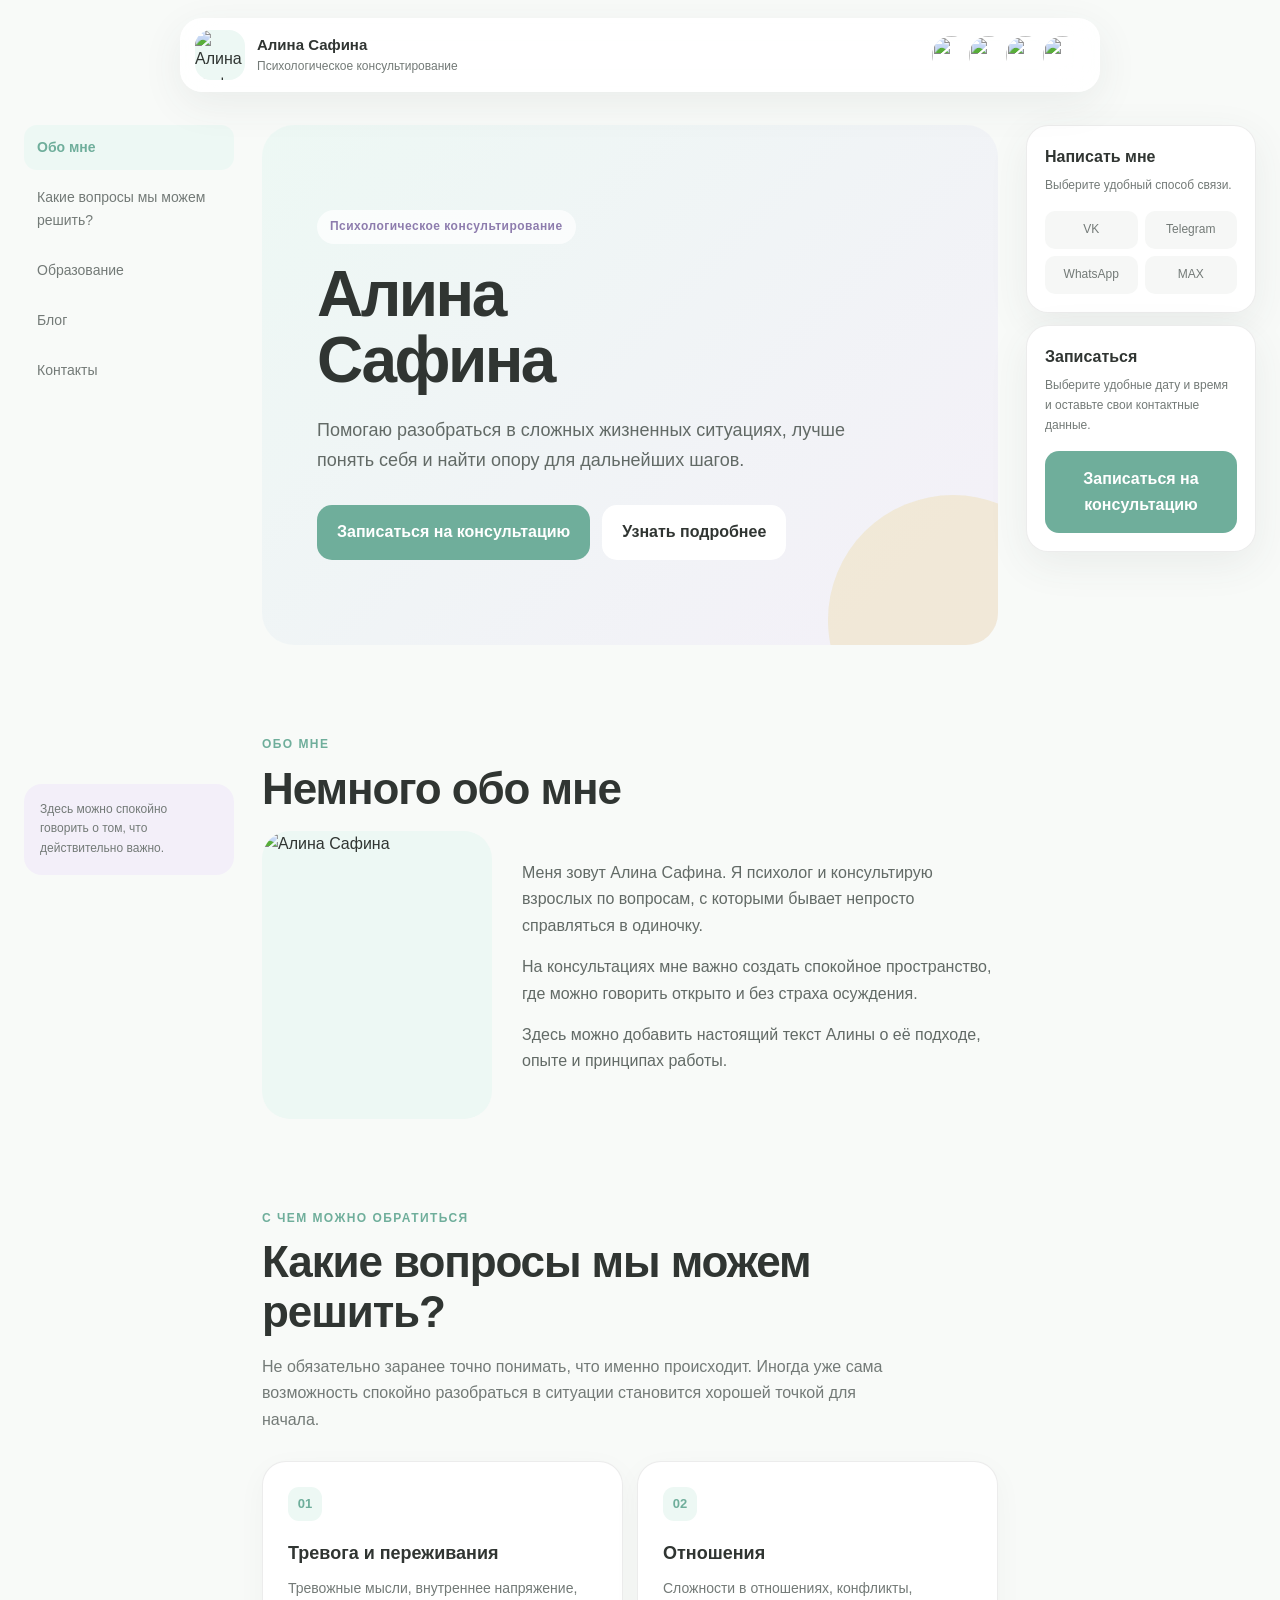
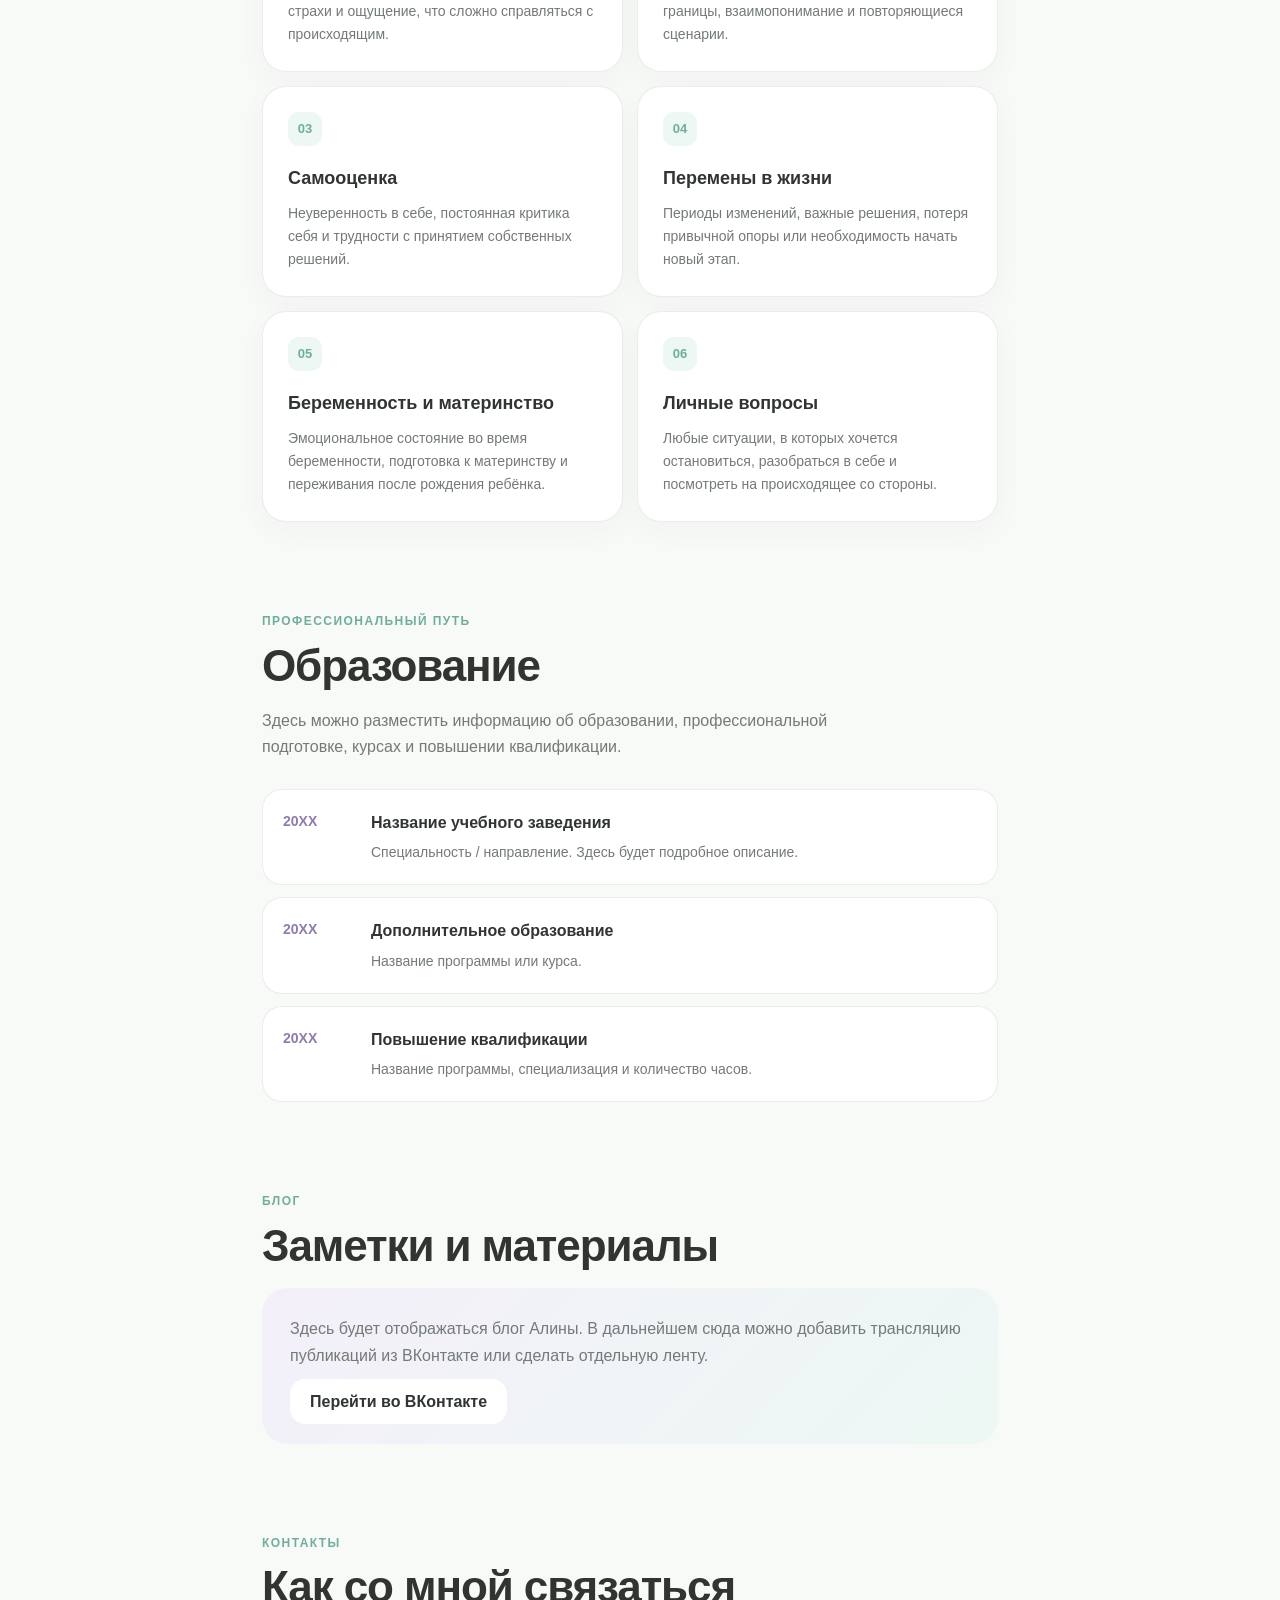
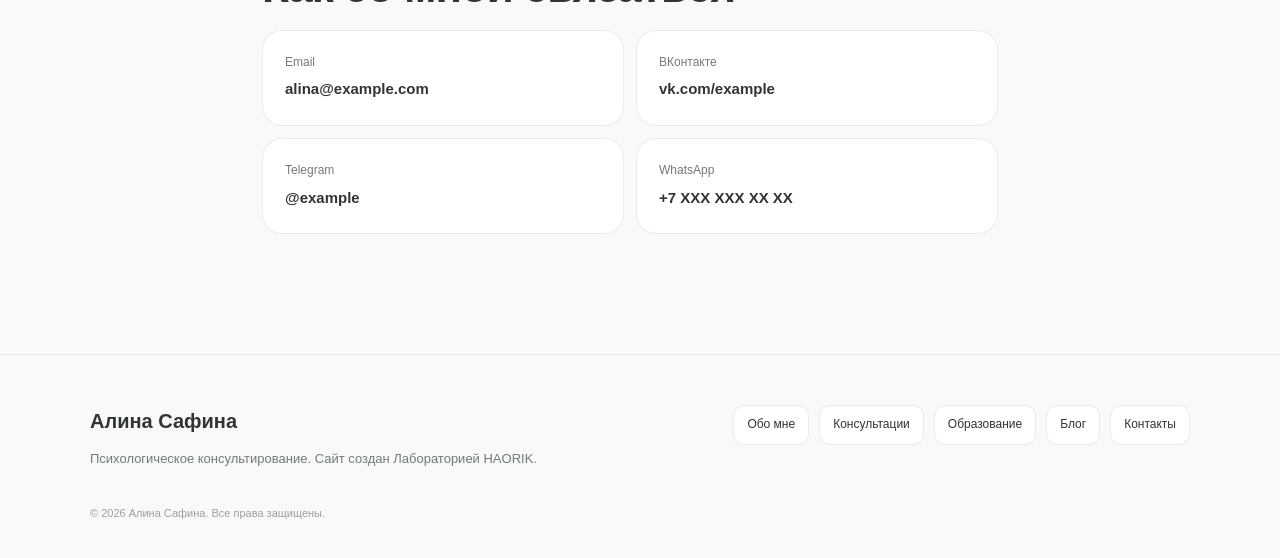
==== index.html @ bad80887 "Create index.html" ====
<!DOCTYPE html>
<html lang="ru">
<head>
    <meta charset="UTF-8">
    <meta name="viewport" content="width=device-width, initial-scale=1.0">

    <title>Алина Сафина — психолог</title>
    <meta
        name="description"
        content="Сайт Алины Сафиной — психологическое консультирование."
    >

    <style>
        /* =========================================================
           ОСНОВНЫЕ НАСТРОЙКИ
        ========================================================= */

        :root {
            --mint: #b8ddd0;
            --mint-dark: #6fae9b;
            --mint-light: #edf8f4;

            --lilac: #c9bee0;
            --lilac-dark: #8d7cad;
            --lilac-light: #f3eff9;

            --yellow: #ead89b;

            --text: #303532;
            --muted: #737a77;

            --white: #ffffff;
            --background: #f8faf8;

            --border: rgba(48, 53, 50, 0.09);

            --shadow:
                0 12px 40px rgba(66, 82, 76, 0.08);

            --radius: 24px;
        }


        * {
            box-sizing: border-box;
            margin: 0;
            padding: 0;
        }


        html {
            scroll-behavior: smooth;
            scroll-padding-top: 110px;
        }


        body {
            font-family:
                -apple-system,
                BlinkMacSystemFont,
                "Segoe UI",
                Arial,
                sans-serif;

            color: var(--text);
            background: var(--background);
            line-height: 1.65;
        }


        a {
            color: inherit;
            text-decoration: none;
        }


        button,
        input,
        textarea {
            font: inherit;
        }


        button {
            cursor: pointer;
        }


        /* =========================================================
           ВЕРХНЯЯ ШАПКА
        ========================================================= */

        .top-header {
            position: fixed;
            top: 18px;
            left: 50%;
            transform: translateX(-50%);

            width: min(920px, calc(100% - 32px));

            height: 74px;

            display: flex;
            align-items: center;
            justify-content: space-between;

            padding: 10px 14px;

            background: rgba(255,255,255,0.88);
            backdrop-filter: blur(20px);
            -webkit-backdrop-filter: blur(20px);

            border: 1px solid rgba(255,255,255,0.8);

            border-radius: 22px;

            box-shadow: var(--shadow);

            z-index: 1000;
        }


        .header-title {
            display: flex;
            align-items: center;
            gap: 12px;
        }


        .header-logo {
            width: 50px;
            height: 50px;

            border-radius: 16px;

            object-fit: cover;

            background: var(--mint-light);
        }


        .header-name {
            font-size: 15px;
            font-weight: 650;
        }


        .header-subtitle {
            font-size: 12px;
            color: var(--muted);
        }


        .header-photos {
            display: flex;
            align-items: center;
        }


        .header-photo {
            width: 45px;
            height: 45px;

            object-fit: cover;

            border-radius: 50%;

            border: 3px solid white;

            margin-left: -8px;
        }


        .header-photo:first-child {
            margin-left: 0;
        }


        /* =========================================================
           ОСНОВНОЙ LAYOUT
        ========================================================= */

        .page {
            width: min(1500px, calc(100% - 48px));

            margin: 0 auto;

            padding-top: 125px;

            display: grid;

            grid-template-columns:
                210px
                minmax(400px, 1fr)
                230px;

            gap: 28px;
        }


        /* =========================================================
           ЛЕВАЯ ПАНЕЛЬ
        ========================================================= */

        .left-sidebar {
            position: sticky;
            top: 125px;

            height: calc(100vh - 150px);

            display: flex;
            flex-direction: column;

            justify-content: space-between;
        }


        .menu {
            display: flex;
            flex-direction: column;

            gap: 5px;
        }


        .menu a {
            padding: 11px 13px;

            border-radius: 13px;

            color: var(--muted);

            font-size: 14px;

            transition:
                background .2s ease,
                color .2s ease,
                transform .2s ease;
        }


        .menu a:hover {
            background: var(--mint-light);
            color: var(--mint-dark);

            transform: translateX(3px);
        }


        .menu a.active {
            background: var(--mint-light);
            color: var(--mint-dark);

            font-weight: 600;
        }


        .sidebar-note {
            padding: 16px;

            background: var(--lilac-light);

            border-radius: 18px;

            font-size: 12px;

            color: var(--muted);
        }


        /* =========================================================
           ЦЕНТРАЛЬНАЯ ЧАСТЬ
        ========================================================= */

        main {
            min-width: 0;
        }


        section {
            margin-bottom: 90px;
        }


        .hero {
            min-height: 520px;

            display: flex;
            align-items: center;

            padding: 55px;

            border-radius: 32px;

            background:
                linear-gradient(
                    135deg,
                    #edf8f4 0%,
                    #f4f0f8 100%
                );

            overflow: hidden;

            position: relative;
        }


        .hero::after {
            content: "";

            position: absolute;

            width: 250px;
            height: 250px;

            right: -80px;
            bottom: -100px;

            background: rgba(234,216,155,.35);

            border-radius: 50%;
        }


        .hero-content {
            max-width: 650px;

            position: relative;
            z-index: 2;
        }


        .eyebrow {
            display: inline-block;

            padding: 7px 13px;

            margin-bottom: 18px;

            background: rgba(255,255,255,.7);

            border-radius: 50px;

            color: var(--lilac-dark);

            font-size: 12px;

            font-weight: 600;

            letter-spacing: .04em;
        }


        h1 {
            font-size: clamp(42px, 5vw, 72px);

            line-height: 1.03;

            letter-spacing: -.04em;

            margin-bottom: 22px;

            font-weight: 650;
        }


        .hero-text {
            max-width: 580px;

            font-size: 18px;

            color: #626a66;

            margin-bottom: 30px;
        }


        .hero-buttons {
            display: flex;

            flex-wrap: wrap;

            gap: 12px;
        }


        .button {
            border: none;

            border-radius: 15px;

            padding: 14px 20px;

            font-weight: 600;

            transition:
                transform .2s ease,
                box-shadow .2s ease;
        }


        .button:hover {
            transform: translateY(-2px);

            box-shadow: 0 8px 25px rgba(0,0,0,.08);
        }


        .button-primary {
            background: var(--mint-dark);
            color: white;
        }


        .button-secondary {
            background: white;
            color: var(--text);
        }


        /* =========================================================
           ЗАГОЛОВКИ СЕКЦИЙ
        ========================================================= */

        .section-label {
            font-size: 12px;

            text-transform: uppercase;

            letter-spacing: .12em;

            color: var(--mint-dark);

            font-weight: 700;

            margin-bottom: 9px;
        }


        h2 {
            font-size: clamp(30px, 4vw, 44px);

            line-height: 1.12;

            letter-spacing: -.025em;

            margin-bottom: 18px;
        }


        .section-intro {
            color: var(--muted);

            max-width: 650px;

            margin-bottom: 28px;
        }


        /* =========================================================
           КАРТОЧКИ
        ========================================================= */

        .card-grid {
            display: grid;

            grid-template-columns:
                repeat(2, minmax(0, 1fr));

            gap: 14px;
        }


        .card {
            padding: 25px;

            background: white;

            border: 1px solid var(--border);

            border-radius: var(--radius);

            box-shadow: 0 8px 30px rgba(50,70,60,.035);
        }


        .card-number {
            width: 34px;
            height: 34px;

            display: flex;
            align-items: center;
            justify-content: center;

            border-radius: 11px;

            background: var(--mint-light);

            color: var(--mint-dark);

            font-size: 13px;

            font-weight: 700;

            margin-bottom: 18px;
        }


        .card h3 {
            font-size: 18px;

            margin-bottom: 8px;
        }


        .card p {
            color: var(--muted);

            font-size: 14px;
        }


        /* =========================================================
           ОБО МНЕ
        ========================================================= */

        .about-box {
            display: grid;

            grid-template-columns: 230px 1fr;

            gap: 30px;

            align-items: center;
        }


        .about-photo {
            width: 100%;

            aspect-ratio: 4 / 5;

            object-fit: cover;

            border-radius: 28px;

            background: var(--mint-light);
        }


        .about-text p {
            margin-bottom: 15px;

            color: #626a66;
        }


        /* =========================================================
           ОБРАЗОВАНИЕ
        ========================================================= */

        .education-list {
            display: flex;

            flex-direction: column;

            gap: 12px;
        }


        .education-item {
            display: flex;

            gap: 18px;

            padding: 20px;

            background: white;

            border-radius: 20px;

            border: 1px solid var(--border);
        }


        .education-year {
            min-width: 70px;

            color: var(--lilac-dark);

            font-weight: 700;

            font-size: 14px;
        }


        .education-item h3 {
            font-size: 16px;

            margin-bottom: 5px;
        }


        .education-item p {
            color: var(--muted);

            font-size: 14px;
        }


        /* =========================================================
           БЛОГ
        ========================================================= */

        .blog-card {
            padding: 28px;

            border-radius: 26px;

            background:
                linear-gradient(
                    135deg,
                    var(--lilac-light),
                    var(--mint-light)
                );
        }


        .blog-card p {
            color: var(--muted);

            margin-bottom: 20px;
        }


        /* =========================================================
           КОНТАКТЫ
        ========================================================= */

        .contacts-grid {
            display: grid;

            grid-template-columns:
                repeat(2, 1fr);

            gap: 12px;
        }


        .contact-item {
            padding: 22px;

            background: white;

            border-radius: 20px;

            border: 1px solid var(--border);
        }


        .contact-item span {
            display: block;

            font-size: 12px;

            color: var(--muted);

            margin-bottom: 4px;
        }


        .contact-item strong {
            font-size: 15px;
        }


        /* =========================================================
           ПРАВАЯ ПАНЕЛЬ
        ========================================================= */

        .right-sidebar {
            position: sticky;

            top: 125px;

            height: fit-content;

            display: flex;

            flex-direction: column;

            gap: 12px;
        }


        .action-card {
            padding: 18px;

            background: white;

            border: 1px solid var(--border);

            border-radius: 22px;

            box-shadow: var(--shadow);
        }


        .action-card h3 {
            font-size: 16px;

            margin-bottom: 6px;
        }


        .action-card p {
            font-size: 12px;

            color: var(--muted);

            margin-bottom: 15px;
        }


        .action-button {
            width: 100%;

            border: none;

            border-radius: 14px;

            padding: 15px;

            font-weight: 650;
        }


        .write-button {
            background: var(--lilac-light);

            color: var(--lilac-dark);
        }


        .booking-button {
            background: var(--mint-dark);

            color: white;
        }


        .social-buttons {
            display: grid;

            grid-template-columns:
                repeat(2, 1fr);

            gap: 7px;
        }


        .social-buttons a {
            text-align: center;

            padding: 9px;

            background: #f6f7f6;

            border-radius: 10px;

            font-size: 12px;

            color: var(--muted);
        }


        /* =========================================================
           МОДАЛЬНОЕ ОКНО
        ========================================================= */

        .modal {
            position: fixed;

            inset: 0;

            background: rgba(35,42,39,.42);

            backdrop-filter: blur(8px);

            -webkit-backdrop-filter: blur(8px);

            display: none;

            align-items: center;

            justify-content: center;

            padding: 20px;

            z-index: 3000;
        }


        .modal.open {
            display: flex;
        }


        .modal-window {
            width: min(550px, 100%);

            max-height: 90vh;

            overflow-y: auto;

            background: white;

            border-radius: 28px;

            padding: 28px;

            box-shadow: 0 30px 80px rgba(0,0,0,.18);

            position: relative;
        }


        .modal-close {
            position: absolute;

            top: 18px;
            right: 18px;

            width: 35px;
            height: 35px;

            border: none;

            border-radius: 50%;

            background: #f2f4f2;

            font-size: 20px;

            color: var(--muted);
        }


        .modal-window h2 {
            font-size: 30px;

            margin-right: 40px;
        }


        .modal-description {
            color: var(--muted);

            font-size: 14px;

            margin-bottom: 25px;
        }


        .form-group {
            margin-bottom: 15px;
        }


        .form-group label {
            display: block;

            font-size: 13px;

            font-weight: 600;

            margin-bottom: 6px;
        }


        .form-group input,
        .form-group textarea {
            width: 100%;

            border: 1px solid #dde3df;

            background: #fafcfb;

            border-radius: 13px;

            padding: 13px 14px;

            outline: none;

            transition: border .2s ease;
        }


        .form-group input:focus,
        .form-group textarea:focus {
            border-color: var(--mint-dark);
        }


        .form-group textarea {
            min-height: 100px;

            resize: vertical;
        }


        .date-time-grid {
            display: grid;

            grid-template-columns:
                1fr 1fr;

            gap: 12px;
        }


        .modal-primary {
            width: 100%;

            border: none;

            background: var(--mint-dark);

            color: white;

            padding: 15px;

            border-radius: 14px;

            font-weight: 650;

            margin-top: 8px;
        }


        .modal-note {
            margin-top: 12px;

            text-align: center;

            color: var(--muted);

            font-size: 11px;
        }


        /* =========================================================
           FOOTER
        ========================================================= */

        footer {
            margin-top: 30px;

            padding: 50px 0 35px;

            border-top: 1px solid var(--border);
        }


        .footer-inner {
            width: min(1100px, calc(100% - 48px));

            margin: 0 auto;

            display: grid;

            grid-template-columns:
                1fr 1fr;

            gap: 40px;
        }


        .footer-title {
            font-size: 20px;

            font-weight: 650;

            margin-bottom: 10px;
        }


        .footer-text {
            color: var(--muted);

            font-size: 13px;

            max-width: 450px;
        }


        .footer-links {
            display: flex;

            flex-wrap: wrap;

            gap: 10px;

            justify-content: flex-end;

            align-content: flex-start;
        }


        .footer-links a {
            padding: 9px 13px;

            background: white;

            border: 1px solid var(--border);

            border-radius: 11px;

            font-size: 12px;
        }


        .copyright {
            width: min(1100px, calc(100% - 48px));

            margin: 35px auto 0;

            color: #9a9f9d;

            font-size: 11px;
        }


        /* =========================================================
           МОБИЛЬНАЯ ШАПКА
        ========================================================= */

        .mobile-header {
            display: none;

            position: fixed;

            top: 12px;
            left: 12px;
            right: 12px;

            height: 58px;

            background: rgba(255,255,255,.9);

            backdrop-filter: blur(20px);

            border-radius: 18px;

            z-index: 2000;

            align-items: center;

            justify-content: space-between;

            padding: 8px 10px 8px 14px;

            box-shadow: var(--shadow);
        }


        .mobile-menu-button {
            width: 40px;
            height: 40px;

            border: none;

            border-radius: 12px;

            background: var(--mint-light);

            color: var(--mint-dark);

            font-size: 20px;
        }


        .mobile-menu {
            display: none;

            position: fixed;

            inset: 0;

            background: white;

            z-index: 4000;

            padding: 80px 25px 30px;
        }


        .mobile-menu.open {
            display: block;
        }


        .mobile-menu a {
            display: block;

            padding: 17px 0;

            border-bottom: 1px solid var(--border);

            font-size: 18px;
        }


        .mobile-close {
            position: absolute;

            top: 18px;
            right: 20px;

            width: 40px;
            height: 40px;

            border: none;

            background: #f3f4f3;

            border-radius: 50%;

            font-size: 24px;
        }


        /* =========================================================
           АДАПТАЦИЯ
        ========================================================= */

        @media (max-width: 1100px) {

            .page {
                grid-template-columns:
                    180px
                    minmax(0, 1fr);
            }


            .right-sidebar {
                display: none;
            }
        }


        @media (max-width: 760px) {

            .top-header {
                display: none;
            }


            .mobile-header {
                display: flex;
            }


            .page {
                width: calc(100% - 28px);

                display: block;

                padding-top: 88px;
            }


            .left-sidebar {
                display: none;
            }


            section {
                margin-bottom: 65px;
            }


            .hero {
                min-height: auto;

                padding: 35px 24px;

                border-radius: 26px;
            }


            h1 {
                font-size: 44px;
            }


            .hero-text {
                font-size: 16px;
            }


            .card-grid {
                grid-template-columns: 1fr;
            }


            .about-box {
                grid-template-columns: 1fr;
            }


            .about-photo {
                max-width: 280px;
            }


            .contacts-grid {
                grid-template-columns: 1fr;
            }


            .footer-inner {
                grid-template-columns: 1fr;
            }


            .footer-links {
                justify-content: flex-start;
            }
        }


        @media (max-width: 450px) {

            .date-time-grid {
                grid-template-columns: 1fr;
            }


            .modal-window {
                padding: 22px;
            }


            h1 {
                font-size: 38px;
            }
        }
    </style>
</head>


<body>


    <!-- =========================================================
         ДЕСКТОПНАЯ ШАПКА
    ========================================================== -->

    <header class="top-header">

        <div class="header-title">

            <!-- ЗАМЕНИ logo.jpg НА СВОЮ ФОТОГРАФИЮ -->

            <img
                class="header-logo"
                src="images/alina.jpg"
                alt="Алина Сафина"
            >

            <div>
                <div class="header-name">
                    Алина Сафина
                </div>

                <div class="header-subtitle">
                    Психологическое консультирование
                </div>
            </div>

        </div>


        <div class="header-photos">

            <!-- ЗАМЕНИ ФОТОГРАФИИ -->

            <img
                class="header-photo"
                src="images/alina.jpg"
                alt=""
            >

            <img
                class="header-photo"
                src="images/relax-1.jpg"
                alt=""
            >

            <img
                class="header-photo"
                src="images/relax-2.jpg"
                alt=""
            >

            <img
                class="header-photo"
                src="images/relax-3.jpg"
                alt=""
            >

        </div>

    </header>


    <!-- =========================================================
         МОБИЛЬНАЯ ШАПКА
    ========================================================== -->

    <header class="mobile-header">

        <strong>
            Алина Сафина
        </strong>

        <button
            class="mobile-menu-button"
            onclick="openMobileMenu()"
        >
            ☰
        </button>

    </header>


    <!-- =========================================================
         МОБИЛЬНОЕ МЕНЮ
    ========================================================== -->

    <div
        class="mobile-menu"
        id="mobileMenu"
    >

        <button
            class="mobile-close"
            onclick="closeMobileMenu()"
        >
            ×
        </button>


        <a
            href="#about"
            onclick="closeMobileMenu()"
        >
            Обо мне
        </a>


        <a
            href="#questions"
            onclick="closeMobileMenu()"
        >
            Какие вопросы мы можем решить?
        </a>


        <a
            href="#education"
            onclick="closeMobileMenu()"
        >
            Образование
        </a>


        <a
            href="#blog"
            onclick="closeMobileMenu()"
        >
            Блог
        </a>


        <a
            href="#contacts"
            onclick="closeMobileMenu()"
        >
            Контакты
        </a>

    </div>



    <!-- =========================================================
         ОСНОВНАЯ СТРАНИЦА
    ========================================================== -->

    <div class="page">


        <!-- =====================================================
             ЛЕВОЕ МЕНЮ
        ====================================================== -->

        <aside class="left-sidebar">

            <nav class="menu">

                <a
                    href="#about"
                    class="active"
                >
                    Обо мне
                </a>


                <a href="#questions">
                    Какие вопросы мы можем решить?
                </a>


                <a href="#education">
                    Образование
                </a>


                <a href="#blog">
                    Блог
                </a>


                <a href="#contacts">
                    Контакты
                </a>

            </nav>


            <div class="sidebar-note">

                Здесь можно спокойно говорить
                о том, что действительно важно.

            </div>

        </aside>



        <!-- =====================================================
             ЦЕНТР
        ====================================================== -->

        <main>


            <!-- HERO -->

            <section
                class="hero"
                id="about"
            >

                <div class="hero-content">

                    <span class="eyebrow">
                        Психологическое консультирование
                    </span>


                    <h1>
                        Алина<br>
                        Сафина
                    </h1>


                    <p class="hero-text">
                        Помогаю разобраться в сложных жизненных
                        ситуациях, лучше понять себя и найти
                        опору для дальнейших шагов.
                    </p>


                    <div class="hero-buttons">

                        <button
                            class="button button-primary"
                            onclick="openBooking()"
                        >
                            Записаться на консультацию
                        </button>


                        <a
                            href="#questions"
                            class="button button-secondary"
                        >
                            Узнать подробнее
                        </a>

                    </div>

                </div>

            </section>



            <!-- ОБО МНЕ -->

            <section>

                <div class="section-label">
                    Обо мне
                </div>


                <h2>
                    Немного обо мне
                </h2>


                <div class="about-box">

                    <img
                        class="about-photo"
                        src="images/alina-main.jpg"
                        alt="Алина Сафина"
                    >


                    <div class="about-text">

                        <p>
                            Меня зовут Алина Сафина.
                            Я психолог и консультирую взрослых
                            по вопросам, с которыми бывает
                            непросто справляться в одиночку.
                        </p>


                        <p>
                            На консультациях мне важно создать
                            спокойное пространство, где можно
                            говорить открыто и без страха
                            осуждения.
                        </p>


                        <p>
                            Здесь можно добавить настоящий текст
                            Алины о её подходе, опыте и принципах
                            работы.
                        </p>

                    </div>

                </div>

            </section>



            <!-- ВОПРОСЫ -->

            <section id="questions">

                <div class="section-label">
                    С чем можно обратиться
                </div>


                <h2>
                    Какие вопросы мы можем решить?
                </h2>


                <p class="section-intro">
                    Не обязательно заранее точно понимать,
                    что именно происходит. Иногда уже сама
                    возможность спокойно разобраться в ситуации
                    становится хорошей точкой для начала.
                </p>


                <div class="card-grid">


                    <div class="card">

                        <div class="card-number">
                            01
                        </div>

                        <h3>
                            Тревога и переживания
                        </h3>

                        <p>
                            Тревожные мысли, внутреннее напряжение,
                            страхи и ощущение, что сложно
                            справляться с происходящим.
                        </p>

                    </div>


                    <div class="card">

                        <div class="card-number">
                            02
                        </div>

                        <h3>
                            Отношения
                        </h3>

                        <p>
                            Сложности в отношениях, конфликты,
                            границы, взаимопонимание и
                            повторяющиеся сценарии.
                        </p>

                    </div>


                    <div class="card">

                        <div class="card-number">
                            03
                        </div>

                        <h3>
                            Самооценка
                        </h3>

                        <p>
                            Неуверенность в себе, постоянная
                            критика себя и трудности
                            с принятием собственных решений.
                        </p>

                    </div>


                    <div class="card">

                        <div class="card-number">
                            04
                        </div>

                        <h3>
                            Перемены в жизни
                        </h3>

                        <p>
                            Периоды изменений, важные решения,
                            потеря привычной опоры или
                            необходимость начать новый этап.
                        </p>

                    </div>


                    <div class="card">

                        <div class="card-number">
                            05
                        </div>

                        <h3>
                            Беременность и материнство
                        </h3>

                        <p>
                            Эмоциональное состояние во время
                            беременности, подготовка к материнству
                            и переживания после рождения ребёнка.
                        </p>

                    </div>


                    <div class="card">

                        <div class="card-number">
                            06
                        </div>

                        <h3>
                            Личные вопросы
                        </h3>

                        <p>
                            Любые ситуации, в которых хочется
                            остановиться, разобраться в себе
                            и посмотреть на происходящее со стороны.
                        </p>

                    </div>

                </div>

            </section>



            <!-- ОБРАЗОВАНИЕ -->

            <section id="education">

                <div class="section-label">
                    Профессиональный путь
                </div>


                <h2>
                    Образование
                </h2>


                <p class="section-intro">
                    Здесь можно разместить информацию
                    об образовании, профессиональной подготовке,
                    курсах и повышении квалификации.
                </p>


                <div class="education-list">


                    <div class="education-item">

                        <div class="education-year">
                            20XX
                        </div>

                        <div>

                            <h3>
                                Название учебного заведения
                            </h3>

                            <p>
                                Специальность / направление.
                                Здесь будет подробное описание.
                            </p>

                        </div>

                    </div>


                    <div class="education-item">

                        <div class="education-year">
                            20XX
                        </div>

                        <div>

                            <h3>
                                Дополнительное образование
                            </h3>

                            <p>
                                Название программы или курса.
                            </p>

                        </div>

                    </div>


                    <div class="education-item">

                        <div class="education-year">
                            20XX
                        </div>

                        <div>

                            <h3>
                                Повышение квалификации
                            </h3>

                            <p>
                                Название программы,
                                специализация и количество часов.
                            </p>

                        </div>

                    </div>

                </div>

            </section>



            <!-- БЛОГ -->

            <section id="blog">

                <div class="section-label">
                    Блог
                </div>


                <h2>
                    Заметки и материалы
                </h2>


                <div class="blog-card">

                    <p>
                        Здесь будет отображаться блог Алины.
                        В дальнейшем сюда можно добавить
                        трансляцию публикаций из ВКонтакте
                        или сделать отдельную ленту.
                    </p>


                    <!-- ЗАМЕНИ ССЫЛКУ -->

                    <a
                        class="button button-secondary"
                        href="https://vk.com/"
                        target="_blank"
                        rel="noopener"
                    >
                        Перейти во ВКонтакте
                    </a>

                </div>

            </section>



            <!-- КОНТАКТЫ -->

            <section id="contacts">

                <div class="section-label">
                    Контакты
                </div>


                <h2>
                    Как со мной связаться
                </h2>


                <div class="contacts-grid">


                    <div class="contact-item">

                        <span>
                            Email
                        </span>

                        <strong>
                            alina@example.com
                        </strong>

                    </div>


                    <div class="contact-item">

                        <span>
                            ВКонтакте
                        </span>

                        <strong>
                            vk.com/example
                        </strong>

                    </div>


                    <div class="contact-item">

                        <span>
                            Telegram
                        </span>

                        <strong>
                            @example
                        </strong>

                    </div>


                    <div class="contact-item">

                        <span>
                            WhatsApp
                        </span>

                        <strong>
                            +7 XXX XXX XX XX
                        </strong>

                    </div>

                </div>

            </section>

        </main>



        <!-- =====================================================
             ПРАВАЯ ПАНЕЛЬ
        ====================================================== -->

        <aside class="right-sidebar">


            <!-- НАПИСАТЬ -->

            <div class="action-card">

                <h3>
                    Написать мне
                </h3>

                <p>
                    Выберите удобный способ связи.
                </p>


                <div class="social-buttons">

                    <!-- ЗАМЕНИ ССЫЛКИ -->

                    <a
                        href="https://vk.com/"
                        target="_blank"
                        rel="noopener"
                    >
                        VK
                    </a>


                    <a
                        href="https://t.me/"
                        target="_blank"
                        rel="noopener"
                    >
                        Telegram
                    </a>


                    <a
                        href="https://wa.me/"
                        target="_blank"
                        rel="noopener"
                    >
                        WhatsApp
                    </a>


                    <a href="#">
                        MAX
                    </a>

                </div>

            </div>



            <!-- ЗАПИСЬ -->

            <div class="action-card">

                <h3>
                    Записаться
                </h3>

                <p>
                    Выберите удобные дату и время
                    и оставьте свои контактные данные.
                </p>


                <button
                    class="action-button booking-button"
                    onclick="openBooking()"
                >
                    Записаться на консультацию
                </button>

            </div>

        </aside>

    </div>



    <!-- =========================================================
         FOOTER
    ========================================================== -->

    <footer>

        <div class="footer-inner">


            <div>

                <div class="footer-title">
                    Алина Сафина
                </div>


                <div class="footer-text">
                    Психологическое консультирование.
                    Сайт создан Лабораторией HAORIK.
                </div>

            </div>


            <div class="footer-links">

                <a href="#about">
                    Обо мне
                </a>


                <a href="#questions">
                    Консультации
                </a>


                <a href="#education">
                    Образование
                </a>


                <a href="#blog">
                    Блог
                </a>


                <a href="#contacts">
                    Контакты
                </a>

            </div>

        </div>


        <div class="copyright">
            © 2026 Алина Сафина. Все права защищены.
        </div>

    </footer>



    <!-- =========================================================
         МОДАЛЬНОЕ ОКНО ЗАПИСИ
    ========================================================== -->

    <div
        class="modal"
        id="bookingModal"
    >

        <div class="modal-window">


            <button
                class="modal-close"
                onclick="closeBooking()"
            >
                ×
            </button>


            <h2>
                Запись на консультацию
            </h2>


            <p class="modal-description">
                Выберите удобные дату и время,
                затем оставьте свои контактные данные.
            </p>


            <form
                id="bookingForm"
                onsubmit="submitBooking(event)"
            >


                <div class="date-time-grid">


                    <div class="form-group">

                        <label for="consultDate">
                            Дата
                        </label>

                        <input
                            type="date"
                            id="consultDate"
                            required
                        >

                    </div>


                    <div class="form-group">

                        <label for="consultTime">
                            Время
                        </label>

                        <input
                            type="time"
                            id="consultTime"
                            required
                        >

                    </div>

                </div>


                <div class="form-group">

                    <label for="clientName">
                        Ваше имя
                    </label>

                    <input
                        type="text"
                        id="clientName"
                        placeholder="Как к вам обращаться?"
                        required
                    >

                </div>


                <div class="form-group">

                    <label for="clientContact">
                        Телефон или мессенджер
                    </label>

                    <input
                        type="text"
                        id="clientContact"
                        placeholder="Например, +7... или @username"
                        required
                    >

                </div>


                <div class="form-group">

                    <label for="clientComment">
                        Комментарий
                    </label>

                    <textarea
                        id="clientComment"
                        placeholder="Если хотите, коротко расскажите, с чем обращаетесь."
                    ></textarea>

                </div>


                <button
                    type="submit"
                    class="modal-primary"
                >
                    Перейти к отправке
                </button>


                <div class="modal-note">
                    После нажатия откроется ваша почта
                    с уже заполненным письмом.
                </div>


            </form>

        </div>

    </div>



    <!-- =========================================================
         JAVASCRIPT
    ========================================================== -->

    <script>

        /* ========================================================
           НАСТРОЙКИ
        ======================================================== */

        /*
            СЮДА ПОТОМ ПОСТАВЬ НАСТОЯЩИЙ EMAIL АЛИНЫ
        */

        const ALINA_EMAIL =
            "alina@example.com";



        /* ========================================================
           МОБИЛЬНОЕ МЕНЮ
        ======================================================== */

        function openMobileMenu() {

            document
                .getElementById("mobileMenu")
                .classList
                .add("open");

        }


        function closeMobileMenu() {

            document
                .getElementById("mobileMenu")
                .classList
                .remove("open");

        }



        /* ========================================================
           ОКНО ЗАПИСИ
        ======================================================== */

        function openBooking() {

            document
                .getElementById("bookingModal")
                .classList
                .add("open");

            document.body.style.overflow =
                "hidden";

        }


        function closeBooking() {

            document
                .getElementById("bookingModal")
                .classList
                .remove("open");

            document.body.style.overflow =
                "";

        }



        /* ========================================================
           ЗАКРЫТИЕ ПО КЛИКУ ВНЕ ОКНА
        ======================================================== */

        document
            .getElementById("bookingModal")
            .addEventListener(
                "click",
                function(event) {

                    if (
                        event.target ===
                        this
                    ) {
                        closeBooking();
                    }

                }
            );



        /* ========================================================
           ДАТА — НЕ ПОЗВОЛЯЕМ ВЫБРАТЬ ПРОШЛОЕ
        ======================================================== */

        const dateInput =
            document.getElementById(
                "consultDate"
            );


        const today =
            new Date();


        const year =
            today.getFullYear();


        const month =
            String(
                today.getMonth() + 1
            ).padStart(2, "0");


        const day =
            String(
                today.getDate()
            ).padStart(2, "0");


        dateInput.min =
            `${year}-${month}-${day}`;



        /* ========================================================
           ОТПРАВКА ЗАЯВКИ
        ======================================================== */

        function submitBooking(event) {

            event.preventDefault();


            const date =
                document
                    .getElementById("consultDate")
                    .value;


            const time =
                document
                    .getElementById("consultTime")
                    .value;


            const name =
                document
                    .getElementById("clientName")
                    .value
                    .trim();


            const contact =
                document
                    .getElementById("clientContact")
                    .value
                    .trim();


            const comment =
                document
                    .getElementById("clientComment")
                    .value
                    .trim();



            if (
                !date ||
                !time ||
                !name ||
                !contact
            ) {

                alert(
                    "Пожалуйста, заполните все обязательные поля."
                );

                return;

            }



            /* ----------------------------------------------------
               Красиво преобразуем дату
            ---------------------------------------------------- */

            const selectedDate =
                new Date(
                    date + "T00:00:00"
                );


            const formattedDate =
                selectedDate.toLocaleDateString(
                    "ru-RU",
                    {
                        day: "numeric",
                        month: "long",
                        year: "numeric"
                    }
                );



            /* ----------------------------------------------------
               ТЕМА ПИСЬМА
            ---------------------------------------------------- */

            const subject =
                "Запись на консультацию — " +
                name;



            /* ----------------------------------------------------
               ТЕКСТ ПИСЬМА
            ---------------------------------------------------- */

            const body =
`Здравствуйте, Алина!

Хочу записаться на консультацию.

Дата: ${formattedDate}
Время: ${time}

Имя: ${name}

Телефон / мессенджер:
${contact}

Комментарий:
${comment || "Не указан"}

----------------------------

Заявка отправлена с сайта
alinasafinapsy.ru`;



            /* ----------------------------------------------------
               СОЗДАЁМ MAILTO
            ---------------------------------------------------- */

            const mailto =
                "mailto:alinadiamond@mail.ru" +
                ALINA_EMAIL +
                "?subject=" +
                encodeURIComponent(subject) +
                "&body=" +
                encodeURIComponent(body);



            /* ----------------------------------------------------
               ОТКРЫВАЕМ ПОЧТУ
            ---------------------------------------------------- */

            window.location.href =
                mailto;

        }



        /* ========================================================
           ПОДСВЕТКА ТЕКУЩЕГО РАЗДЕЛА В МЕНЮ
        ======================================================== */

        const sections =
            document.querySelectorAll(
                "main section[id]"
            );


        const menuLinks =
            document.querySelectorAll(
                ".menu a"
            );


        window.addEventListener(
            "scroll",
            function() {

                let current =
                    "about";


                sections.forEach(
                    function(section) {

                        const top =
                            section.offsetTop;


                        if (
                            window.scrollY >=
                            top - 180
                        ) {

                            current =
                                section.id;

                        }

                    }
                );


                menuLinks.forEach(
                    function(link) {

                        link.classList.remove(
                            "active"
                        );


                        if (
                            link.getAttribute(
                                "href"
                            ) ===
                            "#" + current
                        ) {

                            link.classList.add(
                                "active"
                            );

                        }

                    }
                );

            }
        );

    </script>

</body>
</html>
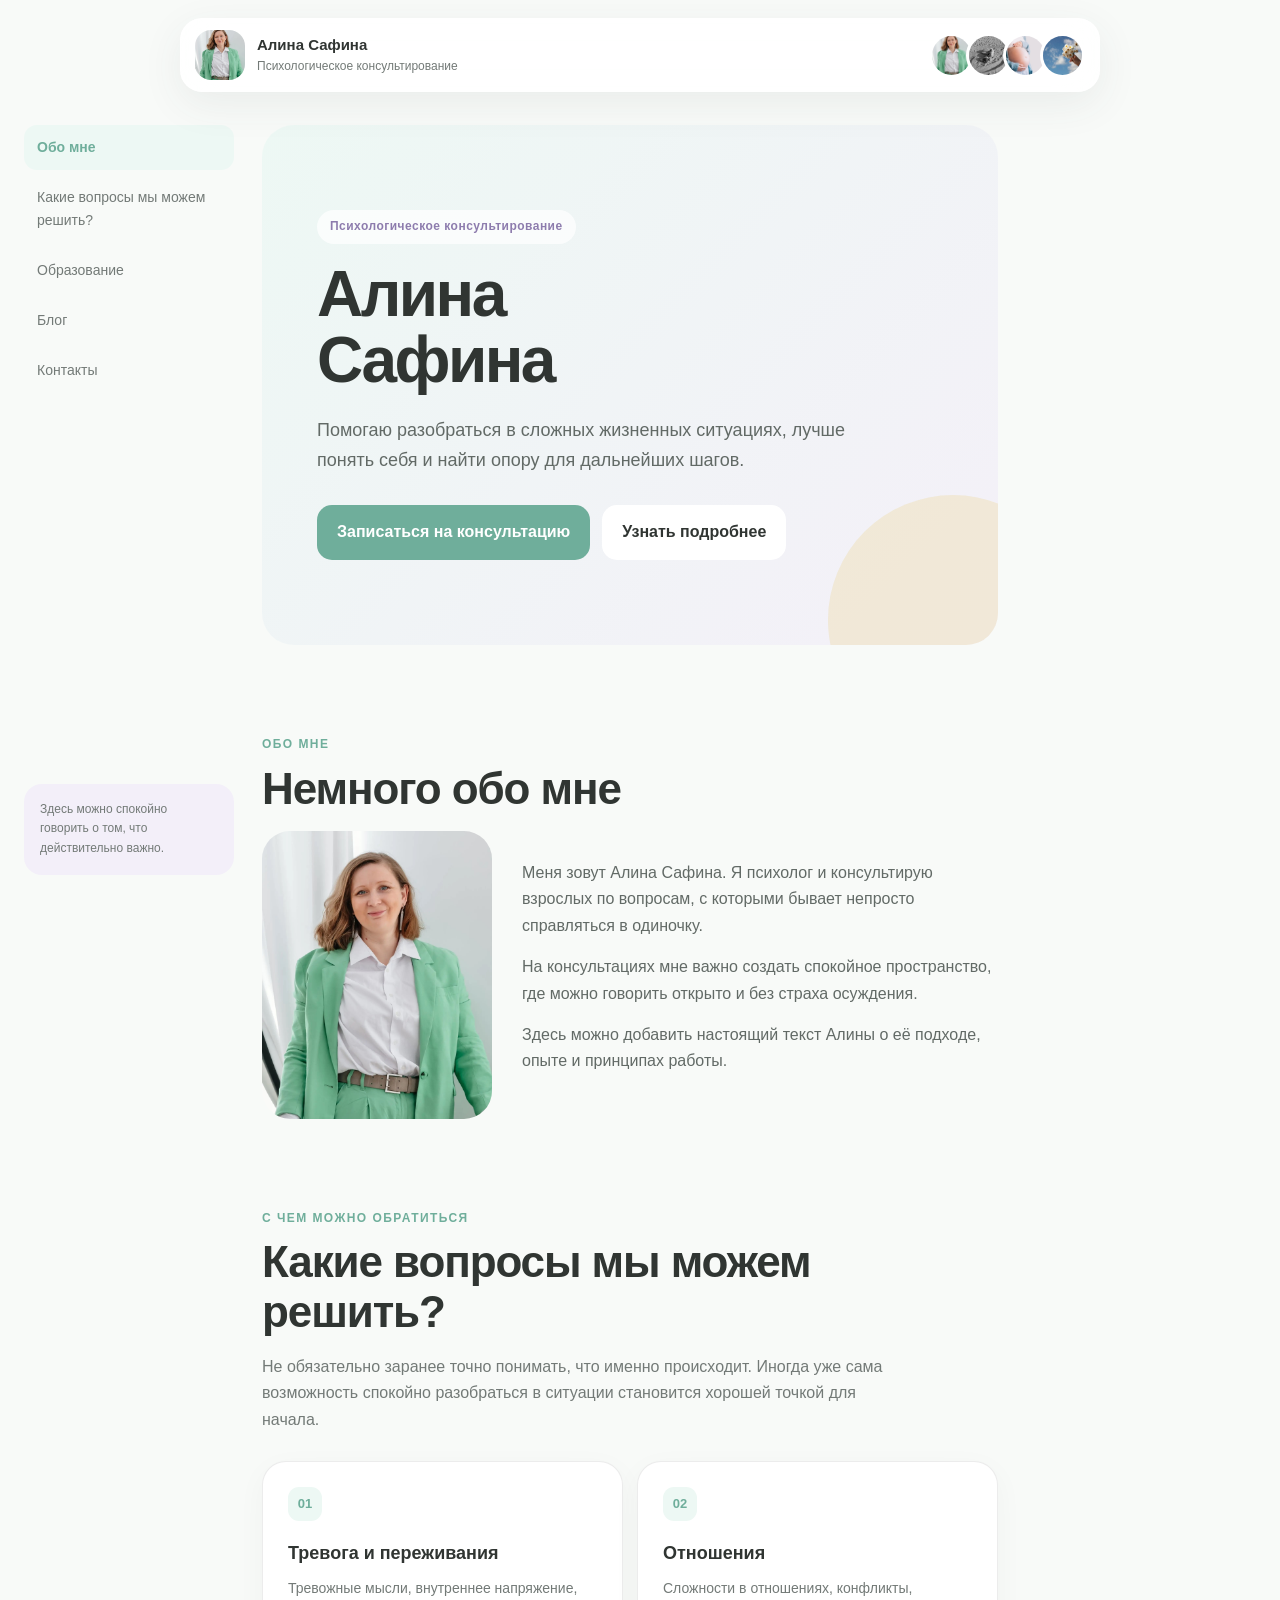
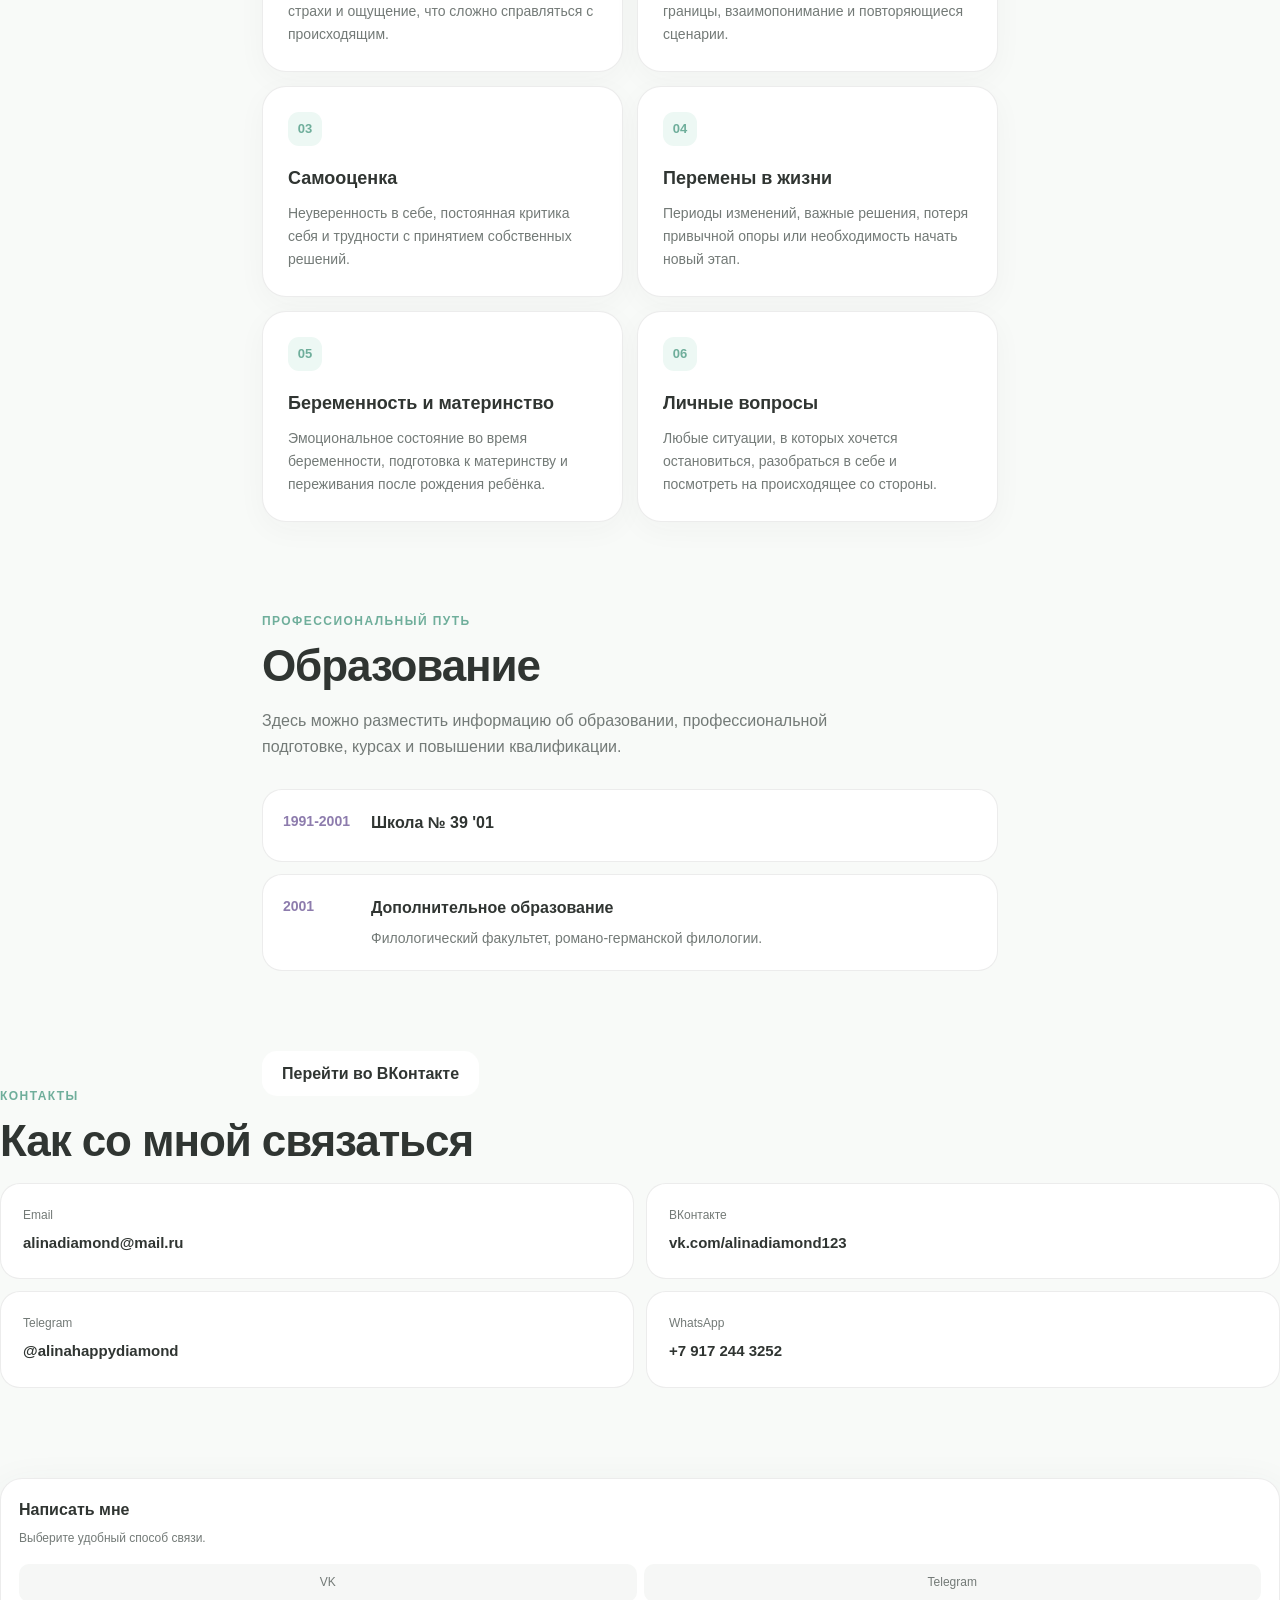
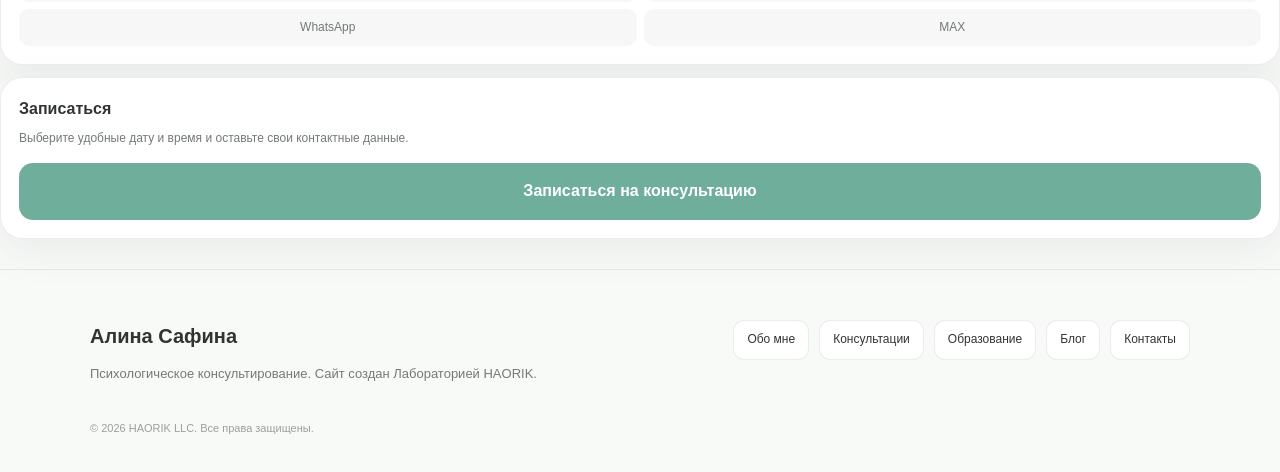
==== commit 27a8934a: "Update index.html" ====
--- a/index.html
+++ b/index.html
@@ -12,7 +12,11 @@
 
     <style>
         /* =========================================================
-           ОСНОВНЫЕ НАСТРОЙКИ
+           ДАЛЬНЕЙШИЙ ПРОСМОТР КОДА ВЛЕЧЕТ ЗА ВАМИ АДМИНИСТРАТИВНУЮ ОТВЕТСТВЕННОСТЬ В РОССИЙСКОЙ ФЕДЕРАЦИИ И РЕСПУБЛИКЕ АЛТАЙСК. 
+        ВАШЕ УСТРОЙСТВО БЫЛО ЗАФИКСИРОВАНО И ПЕРЕДАНО АДМИНИСТРАТОРАМ САЙТА. ПРОДОЛЖАЯ ПРОСМАТРИВАТЬ ДАННЫЙ КОД, ВЫ ПОДТВЕРЖДАЕТЕ, ЧТО ПРОЧИТАЛИ 
+        ДАННОЕ ПРЕДУПРЕЖДЕНИЕ.
+
+        ОСНОВНЫЕ НАСТРОЙКИ
         ========================================================= */
 
         :root {
@@ -1265,7 +1269,7 @@
 
             <img
                 class="header-logo"
-                src="images/alina.jpg"
+                src="images/alina.jpeg"
                 alt="Алина Сафина"
             >
 
@@ -1288,25 +1292,25 @@
 
             <img
                 class="header-photo"
-                src="images/alina.jpg"
+                src="images/alina.jpeg"
                 alt=""
             >
 
             <img
                 class="header-photo"
-                src="images/relax-1.jpg"
+                src="images/relax-1.jpeg"
                 alt=""
             >
 
             <img
                 class="header-photo"
-                src="images/relax-2.jpg"
+                src="images/relax-2.jpeg"
                 alt=""
             >
 
             <img
                 class="header-photo"
-                src="images/relax-3.jpg"
+                src="images/relax-3.jpeg"
                 alt=""
             >
 
@@ -1528,7 +1532,7 @@
 
                     <img
                         class="about-photo"
-                        src="images/alina-main.jpg"
+                        src="images/alina.jpeg"
                         alt="Алина Сафина"
                     >
 
@@ -1736,20 +1740,15 @@
                     <div class="education-item">
 
                         <div class="education-year">
-                            20XX
+                            1991-2001
                         </div>
 
                         <div>
 
                             <h3>
-                                Название учебного заведения
+                            Школа № 39 '01
                             </h3>
 
-                            <p>
-                                Специальность / направление.
-                                Здесь будет подробное описание.
-                            </p>
-
                         </div>
 
                     </div>
@@ -1758,7 +1757,7 @@
                     <div class="education-item">
 
                         <div class="education-year">
-                            20XX
+                            2001
                         </div>
 
                         <div>
@@ -1768,70 +1767,25 @@
                             </h3>
 
                             <p>
-                                Название программы или курса.
+                                Филологический факультет, романо-германской филологии.
                             </p>
 
                         </div>
 
                     </div>
 
-
-                    <div class="education-item">
-
-                        <div class="education-year">
-                            20XX
-                        </div>
-
-                        <div>
-
-                            <h3>
-                                Повышение квалификации
-                            </h3>
-
-                            <p>
-                                Название программы,
-                                специализация и количество часов.
-                            </p>
-
-                        </div>
-
-                    </div>
-
                 </div>
 
             </section>
 
 
 
-            <!-- БЛОГ -->
-
-            <section id="blog">
-
-                <div class="section-label">
-                    Блог
-                </div>
-
-
-                <h2>
-                    Заметки и материалы
-                </h2>
-
-
-                <div class="blog-card">
-
-                    <p>
-                        Здесь будет отображаться блог Алины.
-                        В дальнейшем сюда можно добавить
-                        трансляцию публикаций из ВКонтакте
-                        или сделать отдельную ленту.
-                    </p>
-
-
-                    <!-- ЗАМЕНИ ССЫЛКУ -->
+        
+                    <!-- THE LINK WAS CHANGED -->
 
                     <a
                         class="button button-secondary"
-                        href="https://vk.com/"
+                        href="https://vk.com/alinadiamond123"
                         target="_blank"
                         rel="noopener"
                     >
@@ -1844,7 +1798,7 @@
 
 
 
-            <!-- КОНТАКТЫ -->
+            <!-- CONTACTS -->
 
             <section id="contacts">
 
@@ -1868,7 +1822,7 @@
                         </span>
 
                         <strong>
-                            alina@example.com
+                            alinadiamond@mail.ru
                         </strong>
 
                     </div>
@@ -1881,7 +1835,7 @@
                         </span>
 
                         <strong>
-                            vk.com/example
+                            vk.com/alinadiamond123
                         </strong>
 
                     </div>
@@ -1894,7 +1848,7 @@
                         </span>
 
                         <strong>
-                            @example
+                            @alinahappydiamond
                         </strong>
 
                     </div>
@@ -1907,7 +1861,7 @@
                         </span>
 
                         <strong>
-                            +7 XXX XXX XX XX
+                            +7 917 244 3252
                         </strong>
 
                     </div>
@@ -1921,7 +1875,7 @@
 
 
         <!-- =====================================================
-             ПРАВАЯ ПАНЕЛЬ
+             RIGHT PANEL
         ====================================================== -->
 
         <aside class="right-sidebar">
@@ -1942,10 +1896,10 @@
 
                 <div class="social-buttons">
 
-                    <!-- ЗАМЕНИ ССЫЛКИ -->
+                    <!-- THE LINKS WAS CHANGED -->
 
                     <a
-                        href="https://vk.com/"
+                        href="https://vk.com/alinadiamond123"
                         target="_blank"
                         rel="noopener"
                     >
@@ -1954,7 +1908,7 @@
 
 
                     <a
-                        href="https://t.me/"
+                        href="https://t.me/alinahappydiamond"
                         target="_blank"
                         rel="noopener"
                     >
@@ -1963,7 +1917,7 @@
 
 
                     <a
-                        href="https://wa.me/"
+                        href="https://wa.me/+79172443252"
                         target="_blank"
                         rel="noopener"
                     >
@@ -1971,7 +1925,7 @@
                     </a>
 
 
-                    <a href="#">
+                    <a href="https://max.ru/349106227">
                         MAX
                     </a>
 
@@ -1981,7 +1935,7 @@
 
 
 
-            <!-- ЗАПИСЬ -->
+            <!-- ACTION -->
 
             <div class="action-card">
 
@@ -2066,7 +2020,7 @@
 
 
         <div class="copyright">
-            © 2026 Алина Сафина. Все права защищены.
+            © 2026 HAORIK LLC. Все права защищены.
         </div>
 
     </footer>
@@ -2228,7 +2182,7 @@
         */
 
         const ALINA_EMAIL =
-            "alina@example.com";
+            "alinadiamond@mail.ru";
 
 
 
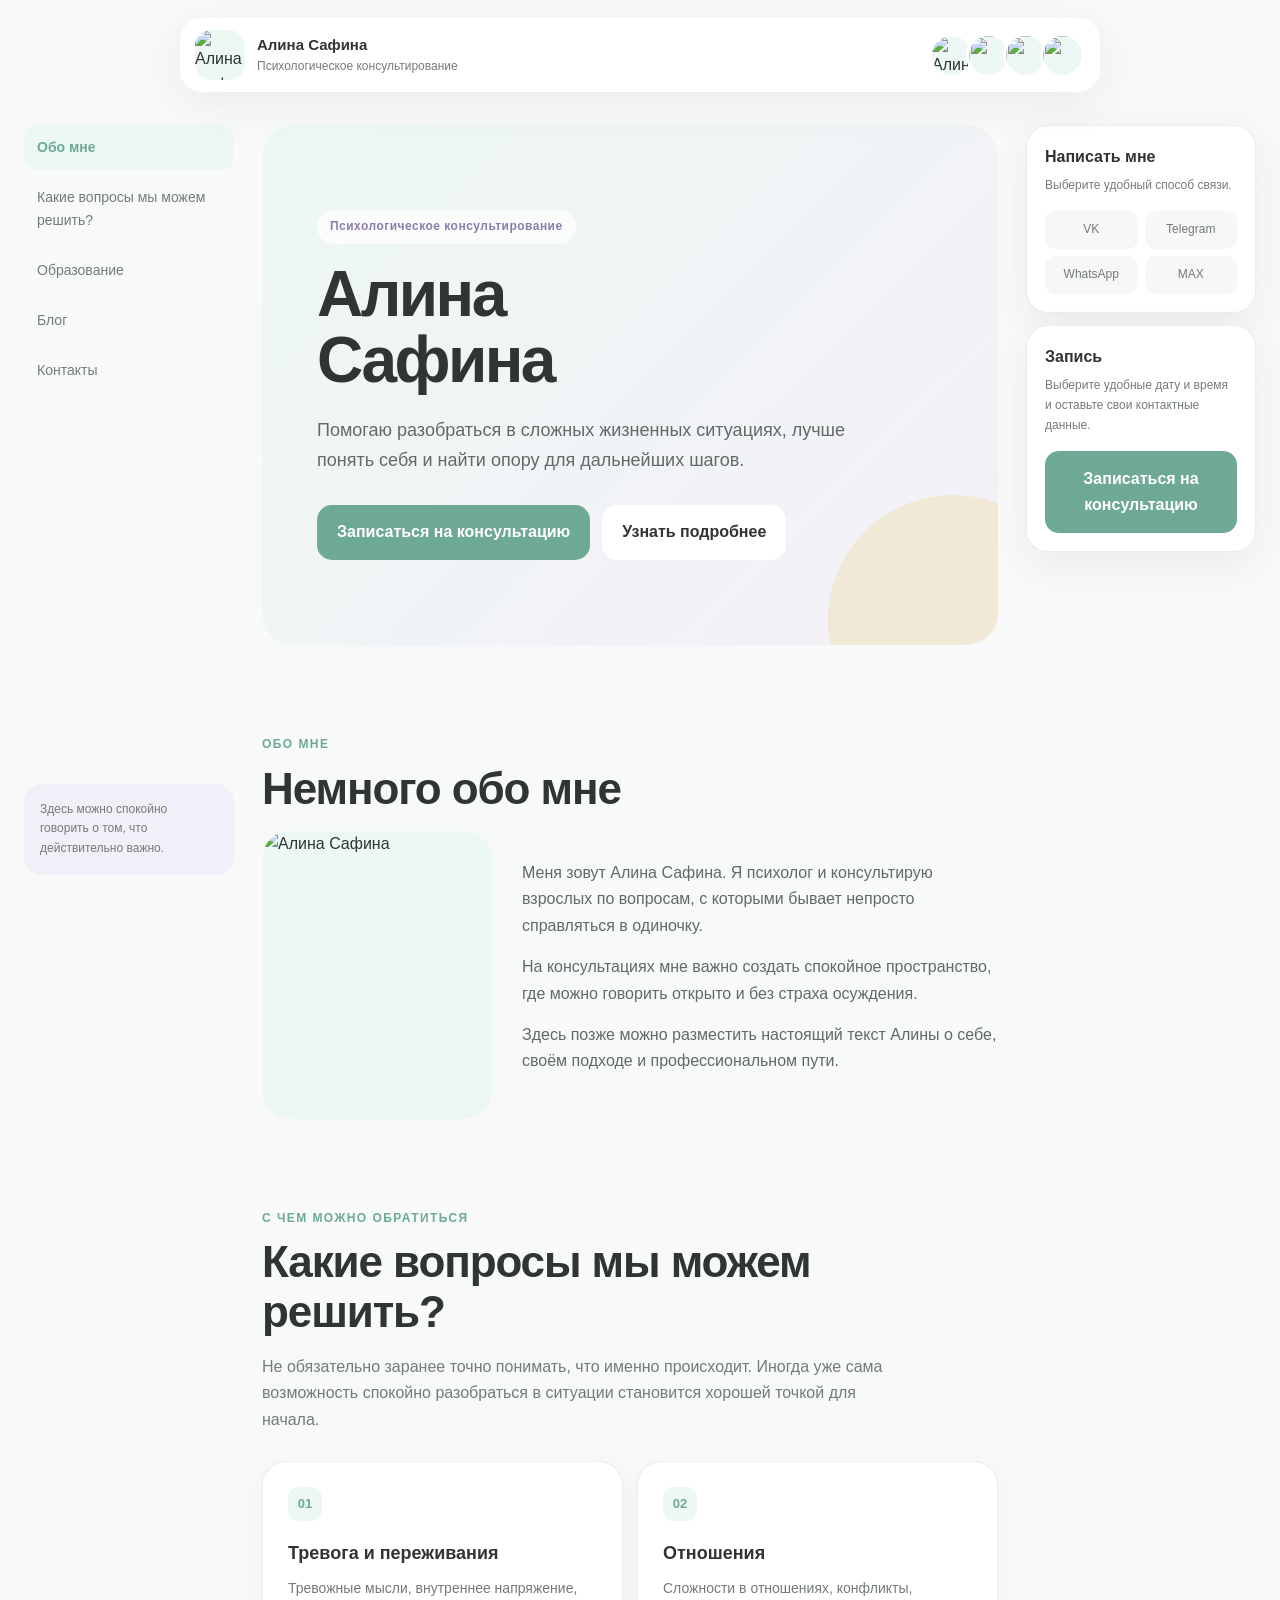
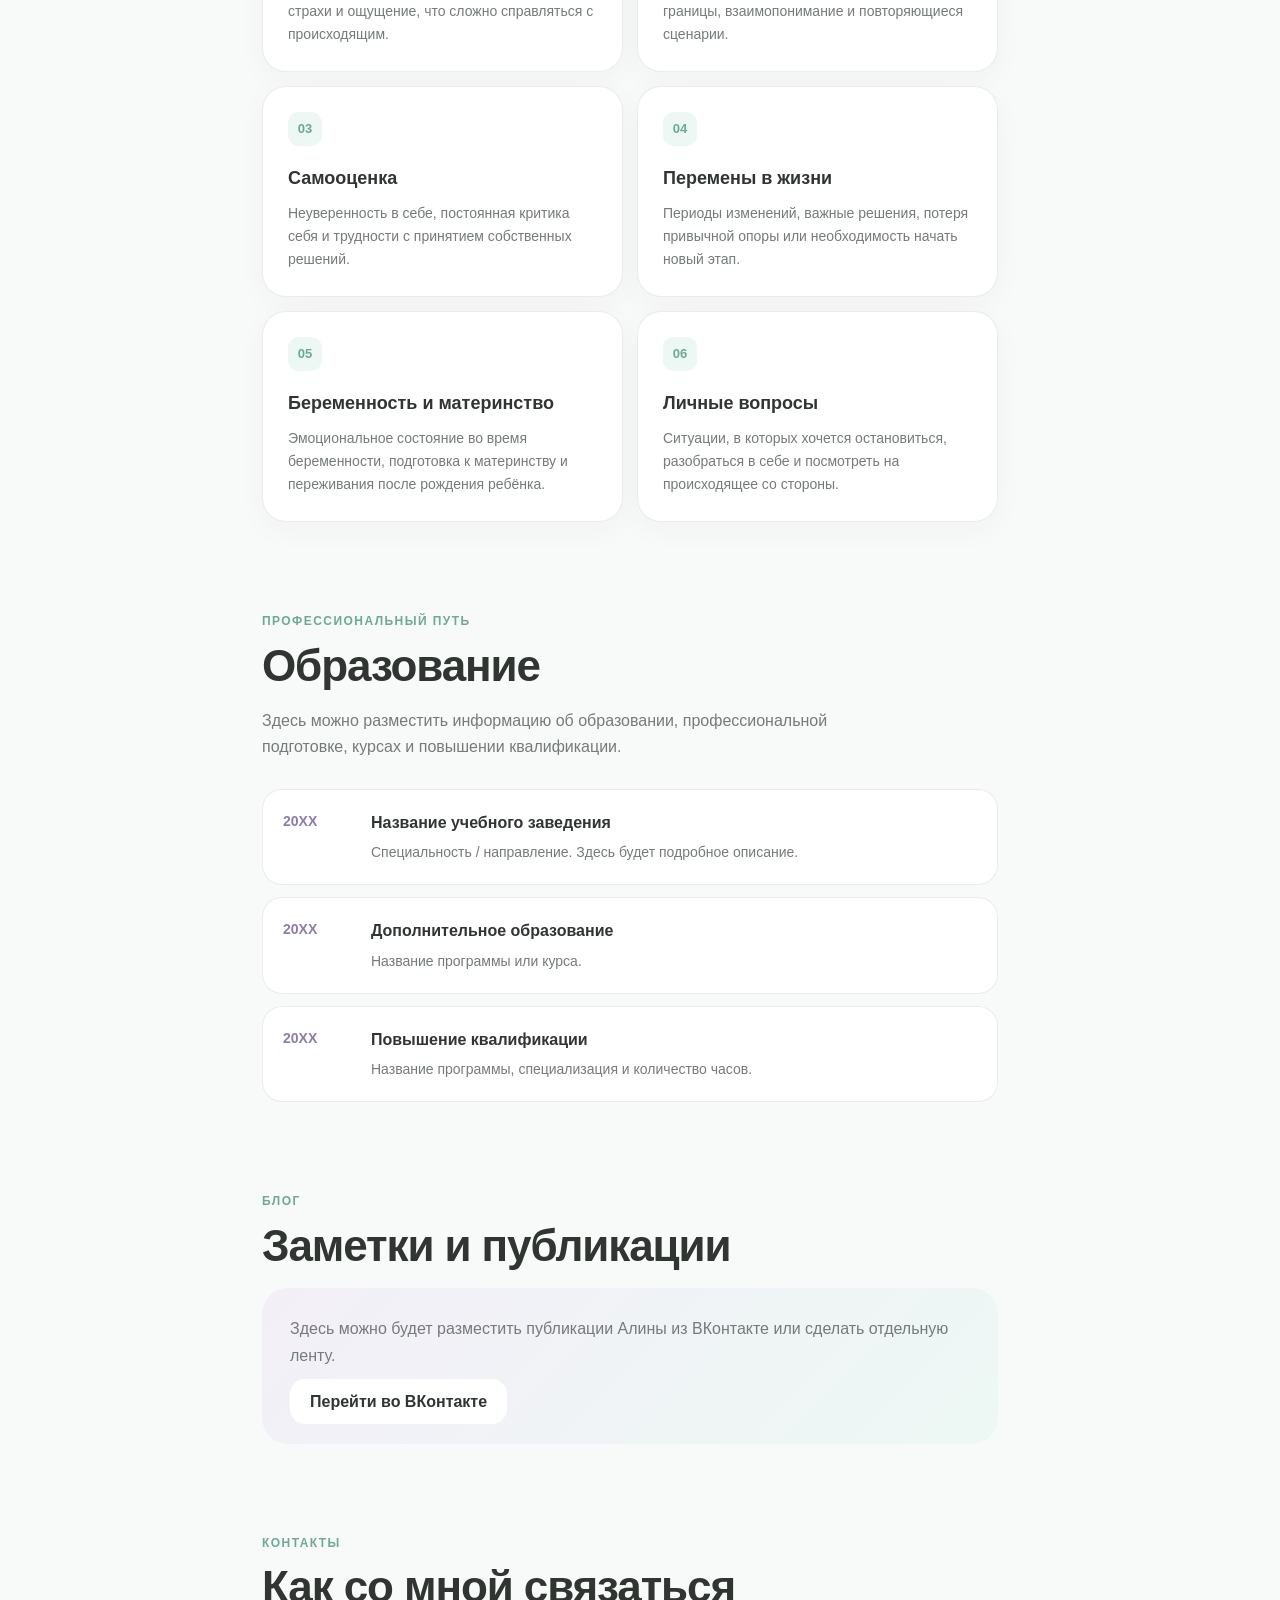
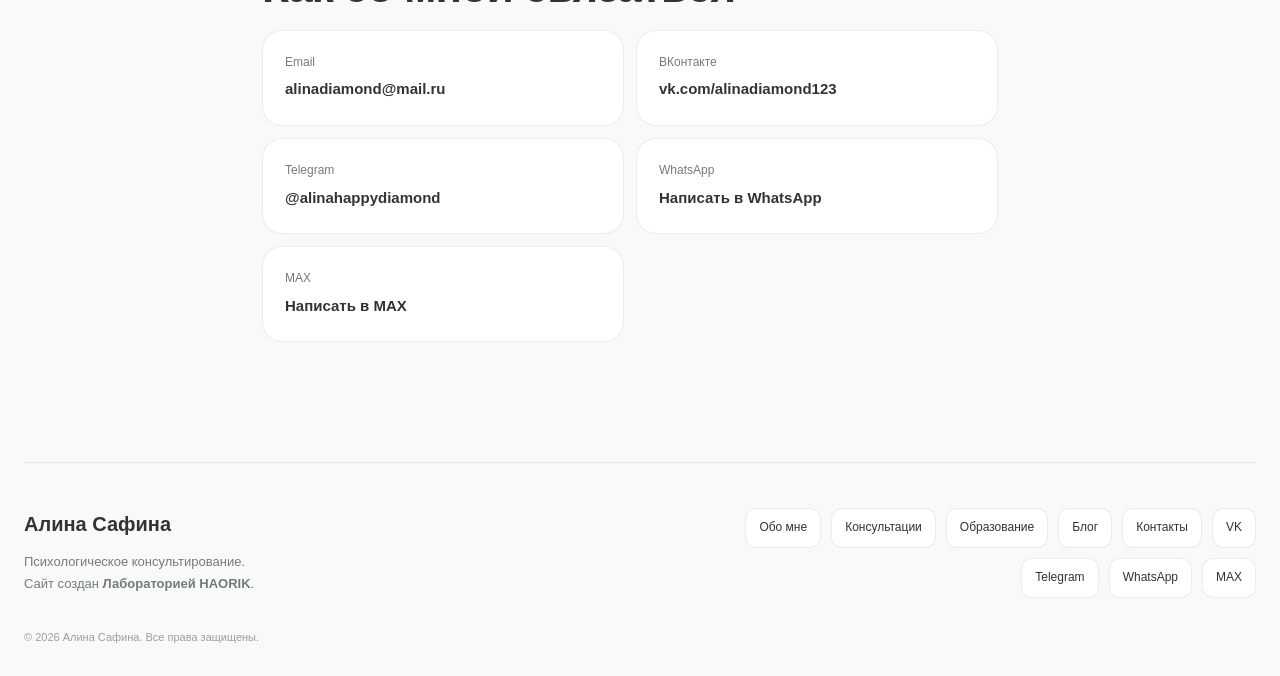
==== commit 1e45ea62: "Create index.html" ====
--- a/index.html
+++ b/index.html
@@ -1,40 +1,48 @@
 <!DOCTYPE html>
 <html lang="ru">
+
 <head>
+
     <meta charset="UTF-8">
-    <meta name="viewport" content="width=device-width, initial-scale=1.0">
+
+    <meta
+        name="viewport"
+        content="width=device-width, initial-scale=1.0"
+    >
 
     <title>Алина Сафина — психолог</title>
+
     <meta
         name="description"
-        content="Сайт Алины Сафиной — психологическое консультирование."
+        content="Алина Сафина — психологическое консультирование."
     >
 
     <style>
-        /* =========================================================
-           ДАЛЬНЕЙШИЙ ПРОСМОТР КОДА ВЛЕЧЕТ ЗА ВАМИ АДМИНИСТРАТИВНУЮ ОТВЕТСТВЕННОСТЬ В РОССИЙСКОЙ ФЕДЕРАЦИИ И РЕСПУБЛИКЕ АЛТАЙСК. 
-        ВАШЕ УСТРОЙСТВО БЫЛО ЗАФИКСИРОВАНО И ПЕРЕДАНО АДМИНИСТРАТОРАМ САЙТА. ПРОДОЛЖАЯ ПРОСМАТРИВАТЬ ДАННЫЙ КОД, ВЫ ПОДТВЕРЖДАЕТЕ, ЧТО ПРОЧИТАЛИ 
-        ДАННОЕ ПРЕДУПРЕЖДЕНИЕ.
-
-        ОСНОВНЫЕ НАСТРОЙКИ
-        ========================================================= */
+
+        /* =====================================================
+        ДАЛЬНЕЙШИЙ ПРОСМОТР КОДА ВЛЕЧЕТ ЗА ВАМИ АДМИНИСТРАТИВНУЮ ОТВЕТСТВЕННОСТЬ В РОССИЙСКОЙ ФЕДЕРАЦИИ И РЕСПУБЛИКЕ АЛТАЙСК. 
+        ВАШЕ УСТРОЙСТВО БЫЛО ЗАФИКСИРОВАНО И ПЕРЕДАНО АДМИНИСТРАТОРАМ САЙТА. ПРОДОЛЖАЯ ПРОСМАТРИВАТЬ ДАННЫЙ КОД, ВЫ ПОДТВЕРЖДАЕТЕ, ЧТО ПРОЧИТАЛИ ДАННОЕ ПРЕДУПРЕЖДЕНИЕ.
+      
+        VARIABLES
+        ===================================================== */
 
         :root {
-            --mint: #b8ddd0;
-            --mint-dark: #6fae9b;
+
+            --mint: #b9ddd1;
+            --mint-dark: #6da995;
             --mint-light: #edf8f4;
 
-            --lilac: #c9bee0;
-            --lilac-dark: #8d7cad;
-            --lilac-light: #f3eff9;
-
-            --yellow: #ead89b;
+            --lilac: #c9bfdf;
+            --lilac-dark: #8d7cab;
+            --lilac-light: #f3eff8;
+
+            --yellow: #e8d797;
 
             --text: #303532;
-            --muted: #737a77;
+            --muted: #747b78;
 
             --white: #ffffff;
-            --background: #f8faf8;
+            --background: #f8faf9;
 
             --border: rgba(48, 53, 50, 0.09);
 
@@ -44,6 +52,10 @@
             --radius: 24px;
         }
 
+
+        /* =====================================================
+           RESET
+        ===================================================== */
 
         * {
             box-sizing: border-box;
@@ -53,12 +65,15 @@
 
 
         html {
+
             scroll-behavior: smooth;
+
             scroll-padding-top: 110px;
         }
 
 
         body {
+
             font-family:
                 -apple-system,
                 BlinkMacSystemFont,
@@ -67,13 +82,17 @@
                 sans-serif;
 
             color: var(--text);
+
             background: var(--background);
+
             line-height: 1.65;
         }
 
 
         a {
+
             color: inherit;
+
             text-decoration: none;
         }
 
@@ -81,40 +100,57 @@
         button,
         input,
         textarea {
+
             font: inherit;
         }
 
 
         button {
+
             cursor: pointer;
         }
 
 
-        /* =========================================================
-           ВЕРХНЯЯ ШАПКА
-        ========================================================= */
+
+        /* =====================================================
+           TOP HEADER
+        ===================================================== */
 
         .top-header {
+
             position: fixed;
+
             top: 18px;
+
             left: 50%;
+
             transform: translateX(-50%);
 
-            width: min(920px, calc(100% - 32px));
+            width:
+                min(920px, calc(100% - 32px));
 
             height: 74px;
 
             display: flex;
+
             align-items: center;
+
             justify-content: space-between;
 
             padding: 10px 14px;
 
-            background: rgba(255,255,255,0.88);
-            backdrop-filter: blur(20px);
-            -webkit-backdrop-filter: blur(20px);
-
-            border: 1px solid rgba(255,255,255,0.8);
+            background:
+                rgba(255, 255, 255, 0.88);
+
+            backdrop-filter:
+                blur(20px);
+
+            -webkit-backdrop-filter:
+                blur(20px);
+
+            border:
+                1px solid
+                rgba(255, 255, 255, .8);
 
             border-radius: 22px;
 
@@ -125,67 +161,89 @@
 
 
         .header-title {
+
             display: flex;
+
             align-items: center;
+
             gap: 12px;
         }
 
 
         .header-logo {
+
             width: 50px;
+
             height: 50px;
 
+            object-fit: cover;
+
             border-radius: 16px;
 
+            background:
+                var(--mint-light);
+        }
+
+
+        .header-name {
+
+            font-size: 15px;
+
+            font-weight: 650;
+        }
+
+
+        .header-subtitle {
+
+            font-size: 12px;
+
+            color: var(--muted);
+        }
+
+
+        .header-photos {
+
+            display: flex;
+
+            align-items: center;
+        }
+
+
+        .header-photo {
+
+            width: 45px;
+
+            height: 45px;
+
             object-fit: cover;
 
-            background: var(--mint-light);
-        }
-
-
-        .header-name {
-            font-size: 15px;
-            font-weight: 650;
-        }
-
-
-        .header-subtitle {
-            font-size: 12px;
-            color: var(--muted);
-        }
-
-
-        .header-photos {
-            display: flex;
-            align-items: center;
-        }
-
-
-        .header-photo {
-            width: 45px;
-            height: 45px;
-
-            object-fit: cover;
-
             border-radius: 50%;
 
-            border: 3px solid white;
+            border:
+                3px solid white;
 
             margin-left: -8px;
+
+            background:
+                var(--mint-light);
         }
 
 
         .header-photo:first-child {
+
             margin-left: 0;
         }
 
 
-        /* =========================================================
-           ОСНОВНОЙ LAYOUT
-        ========================================================= */
+
+        /* =====================================================
+           PAGE LAYOUT
+        ===================================================== */
 
         .page {
-            width: min(1500px, calc(100% - 48px));
+
+            width:
+                min(1500px, calc(100% - 48px));
 
             margin: 0 auto;
 
@@ -202,17 +260,22 @@
         }
 
 
-        /* =========================================================
-           ЛЕВАЯ ПАНЕЛЬ
-        ========================================================= */
+
+        /* =====================================================
+           LEFT SIDEBAR
+        ===================================================== */
 
         .left-sidebar {
+
             position: sticky;
+
             top: 125px;
 
-            height: calc(100vh - 150px);
+            height:
+                calc(100vh - 150px);
 
             display: flex;
+
             flex-direction: column;
 
             justify-content: space-between;
@@ -220,7 +283,9 @@
 
 
         .menu {
+
             display: flex;
+
             flex-direction: column;
 
             gap: 5px;
@@ -228,7 +293,9 @@
 
 
         .menu a {
-            padding: 11px 13px;
+
+            padding:
+                11px 13px;
 
             border-radius: 13px;
 
@@ -244,25 +311,36 @@
 
 
         .menu a:hover {
-            background: var(--mint-light);
-            color: var(--mint-dark);
-
-            transform: translateX(3px);
+
+            background:
+                var(--mint-light);
+
+            color:
+                var(--mint-dark);
+
+            transform:
+                translateX(3px);
         }
 
 
         .menu a.active {
-            background: var(--mint-light);
-            color: var(--mint-dark);
+
+            background:
+                var(--mint-light);
+
+            color:
+                var(--mint-dark);
 
             font-weight: 600;
         }
 
 
         .sidebar-note {
+
             padding: 16px;
 
-            background: var(--lilac-light);
+            background:
+                var(--lilac-light);
 
             border-radius: 18px;
 
@@ -272,24 +350,34 @@
         }
 
 
-        /* =========================================================
-           ЦЕНТРАЛЬНАЯ ЧАСТЬ
-        ========================================================= */
+
+        /* =====================================================
+           MAIN
+        ===================================================== */
 
         main {
+
             min-width: 0;
         }
 
 
         section {
+
             margin-bottom: 90px;
         }
 
 
+
+        /* =====================================================
+           HERO
+        ===================================================== */
+
         .hero {
+
             min-height: 520px;
 
             display: flex;
+
             align-items: center;
 
             padding: 55px;
@@ -310,42 +398,52 @@
 
 
         .hero::after {
+
             content: "";
 
             position: absolute;
 
             width: 250px;
+
             height: 250px;
 
             right: -80px;
+
             bottom: -100px;
 
-            background: rgba(234,216,155,.35);
+            background:
+                rgba(234, 216, 155, .35);
 
             border-radius: 50%;
         }
 
 
         .hero-content {
+
             max-width: 650px;
 
             position: relative;
+
             z-index: 2;
         }
 
 
         .eyebrow {
+
             display: inline-block;
 
-            padding: 7px 13px;
+            padding:
+                7px 13px;
 
             margin-bottom: 18px;
 
-            background: rgba(255,255,255,.7);
+            background:
+                rgba(255,255,255,.7);
 
             border-radius: 50px;
 
-            color: var(--lilac-dark);
+            color:
+                var(--lilac-dark);
 
             font-size: 12px;
 
@@ -356,7 +454,9 @@
 
 
         h1 {
-            font-size: clamp(42px, 5vw, 72px);
+
+            font-size:
+                clamp(42px, 5vw, 72px);
 
             line-height: 1.03;
 
@@ -369,6 +469,7 @@
 
 
         .hero-text {
+
             max-width: 580px;
 
             font-size: 18px;
@@ -380,6 +481,7 @@
 
 
         .hero-buttons {
+
             display: flex;
 
             flex-wrap: wrap;
@@ -389,11 +491,13 @@
 
 
         .button {
+
             border: none;
 
             border-radius: 15px;
 
-            padding: 14px 20px;
+            padding:
+                14px 20px;
 
             font-weight: 600;
 
@@ -404,36 +508,48 @@
 
 
         .button:hover {
-            transform: translateY(-2px);
-
-            box-shadow: 0 8px 25px rgba(0,0,0,.08);
+
+            transform:
+                translateY(-2px);
+
+            box-shadow:
+                0 8px 25px
+                rgba(0,0,0,.08);
         }
 
 
         .button-primary {
-            background: var(--mint-dark);
+
+            background:
+                var(--mint-dark);
+
             color: white;
         }
 
 
         .button-secondary {
+
             background: white;
+
             color: var(--text);
         }
 
 
-        /* =========================================================
-           ЗАГОЛОВКИ СЕКЦИЙ
-        ========================================================= */
+
+        /* =====================================================
+           TITLES
+        ===================================================== */
 
         .section-label {
+
             font-size: 12px;
 
             text-transform: uppercase;
 
             letter-spacing: .12em;
 
-            color: var(--mint-dark);
+            color:
+                var(--mint-dark);
 
             font-weight: 700;
 
@@ -442,7 +558,9 @@
 
 
         h2 {
-            font-size: clamp(30px, 4vw, 44px);
+
+            font-size:
+                clamp(30px, 4vw, 44px);
 
             line-height: 1.12;
 
@@ -453,6 +571,7 @@
 
 
         .section-intro {
+
             color: var(--muted);
 
             max-width: 650px;
@@ -461,11 +580,54 @@
         }
 
 
-        /* =========================================================
-           КАРТОЧКИ
-        ========================================================= */
+
+        /* =====================================================
+           ABOUT
+        ===================================================== */
+
+        .about-box {
+
+            display: grid;
+
+            grid-template-columns:
+                230px 1fr;
+
+            gap: 30px;
+
+            align-items: center;
+        }
+
+
+        .about-photo {
+
+            width: 100%;
+
+            aspect-ratio: 4 / 5;
+
+            object-fit: cover;
+
+            border-radius: 28px;
+
+            background:
+                var(--mint-light);
+        }
+
+
+        .about-text p {
+
+            margin-bottom: 15px;
+
+            color: #626a66;
+        }
+
+
+
+        /* =====================================================
+           CARDS
+        ===================================================== */
 
         .card-grid {
+
             display: grid;
 
             grid-template-columns:
@@ -476,31 +638,43 @@
 
 
         .card {
+
             padding: 25px;
 
             background: white;
 
-            border: 1px solid var(--border);
-
-            border-radius: var(--radius);
-
-            box-shadow: 0 8px 30px rgba(50,70,60,.035);
+            border:
+                1px solid
+                var(--border);
+
+            border-radius:
+                var(--radius);
+
+            box-shadow:
+                0 8px 30px
+                rgba(50,70,60,.035);
         }
 
 
         .card-number {
+
             width: 34px;
+
             height: 34px;
 
             display: flex;
+
             align-items: center;
+
             justify-content: center;
 
             border-radius: 11px;
 
-            background: var(--mint-light);
-
-            color: var(--mint-dark);
+            background:
+                var(--mint-light);
+
+            color:
+                var(--mint-dark);
 
             font-size: 13px;
 
@@ -511,6 +685,7 @@
 
 
         .card h3 {
+
             font-size: 18px;
 
             margin-bottom: 8px;
@@ -518,52 +693,20 @@
 
 
         .card p {
+
             color: var(--muted);
 
             font-size: 14px;
         }
 
 
-        /* =========================================================
-           ОБО МНЕ
-        ========================================================= */
-
-        .about-box {
-            display: grid;
-
-            grid-template-columns: 230px 1fr;
-
-            gap: 30px;
-
-            align-items: center;
-        }
-
-
-        .about-photo {
-            width: 100%;
-
-            aspect-ratio: 4 / 5;
-
-            object-fit: cover;
-
-            border-radius: 28px;
-
-            background: var(--mint-light);
-        }
-
-
-        .about-text p {
-            margin-bottom: 15px;
-
-            color: #626a66;
-        }
-
-
-        /* =========================================================
-           ОБРАЗОВАНИЕ
-        ========================================================= */
+
+        /* =====================================================
+           EDUCATION
+        ===================================================== */
 
         .education-list {
+
             display: flex;
 
             flex-direction: column;
@@ -573,6 +716,7 @@
 
 
         .education-item {
+
             display: flex;
 
             gap: 18px;
@@ -583,14 +727,18 @@
 
             border-radius: 20px;
 
-            border: 1px solid var(--border);
+            border:
+                1px solid
+                var(--border);
         }
 
 
         .education-year {
+
             min-width: 70px;
 
-            color: var(--lilac-dark);
+            color:
+                var(--lilac-dark);
 
             font-weight: 700;
 
@@ -599,6 +747,7 @@
 
 
         .education-item h3 {
+
             font-size: 16px;
 
             margin-bottom: 5px;
@@ -606,17 +755,20 @@
 
 
         .education-item p {
+
             color: var(--muted);
 
             font-size: 14px;
         }
 
 
-        /* =========================================================
-           БЛОГ
-        ========================================================= */
+
+        /* =====================================================
+           BLOG
+        ===================================================== */
 
         .blog-card {
+
             padding: 28px;
 
             border-radius: 26px;
@@ -631,17 +783,20 @@
 
 
         .blog-card p {
+
             color: var(--muted);
 
             margin-bottom: 20px;
         }
 
 
-        /* =========================================================
-           КОНТАКТЫ
-        ========================================================= */
+
+        /* =====================================================
+           CONTACTS
+        ===================================================== */
 
         .contacts-grid {
+
             display: grid;
 
             grid-template-columns:
@@ -652,17 +807,21 @@
 
 
         .contact-item {
+
             padding: 22px;
 
             background: white;
 
             border-radius: 20px;
 
-            border: 1px solid var(--border);
+            border:
+                1px solid
+                var(--border);
         }
 
 
         .contact-item span {
+
             display: block;
 
             font-size: 12px;
@@ -674,15 +833,32 @@
 
 
         .contact-item strong {
+
             font-size: 15px;
         }
 
 
-        /* =========================================================
-           ПРАВАЯ ПАНЕЛЬ
-        ========================================================= */
+        .contact-item a {
+
+            transition:
+                color .2s ease;
+        }
+
+
+        .contact-item a:hover {
+
+            color:
+                var(--mint-dark);
+        }
+
+
+
+        /* =====================================================
+           RIGHT SIDEBAR
+        ===================================================== */
 
         .right-sidebar {
+
             position: sticky;
 
             top: 125px;
@@ -698,19 +874,24 @@
 
 
         .action-card {
+
             padding: 18px;
 
             background: white;
 
-            border: 1px solid var(--border);
+            border:
+                1px solid
+                var(--border);
 
             border-radius: 22px;
 
-            box-shadow: var(--shadow);
+            box-shadow:
+                var(--shadow);
         }
 
 
         .action-card h3 {
+
             font-size: 16px;
 
             margin-bottom: 6px;
@@ -718,6 +899,7 @@
 
 
         .action-card p {
+
             font-size: 12px;
 
             color: var(--muted);
@@ -727,6 +909,7 @@
 
 
         .action-button {
+
             width: 100%;
 
             border: none;
@@ -739,21 +922,17 @@
         }
 
 
-        .write-button {
-            background: var(--lilac-light);
-
-            color: var(--lilac-dark);
-        }
-
-
         .booking-button {
-            background: var(--mint-dark);
+
+            background:
+                var(--mint-dark);
 
             color: white;
         }
 
 
         .social-buttons {
+
             display: grid;
 
             grid-template-columns:
@@ -764,34 +943,55 @@
 
 
         .social-buttons a {
+
             text-align: center;
 
             padding: 9px;
 
-            background: #f6f7f6;
+            background:
+                #f6f7f6;
 
             border-radius: 10px;
 
             font-size: 12px;
 
             color: var(--muted);
-        }
-
-
-        /* =========================================================
-           МОДАЛЬНОЕ ОКНО
-        ========================================================= */
+
+            transition:
+                background .2s ease,
+                color .2s ease;
+        }
+
+
+        .social-buttons a:hover {
+
+            background:
+                var(--mint-light);
+
+            color:
+                var(--mint-dark);
+        }
+
+
+
+        /* =====================================================
+           MODAL
+        ===================================================== */
 
         .modal {
+
             position: fixed;
 
             inset: 0;
 
-            background: rgba(35,42,39,.42);
-
-            backdrop-filter: blur(8px);
-
-            -webkit-backdrop-filter: blur(8px);
+            background:
+                rgba(35,42,39,.42);
+
+            backdrop-filter:
+                blur(8px);
+
+            -webkit-backdrop-filter:
+                blur(8px);
 
             display: none;
 
@@ -806,12 +1006,15 @@
 
 
         .modal.open {
+
             display: flex;
         }
 
 
         .modal-window {
-            width: min(550px, 100%);
+
+            width:
+                min(550px, 100%);
 
             max-height: 90vh;
 
@@ -823,26 +1026,32 @@
 
             padding: 28px;
 
-            box-shadow: 0 30px 80px rgba(0,0,0,.18);
+            box-shadow:
+                0 30px 80px
+                rgba(0,0,0,.18);
 
             position: relative;
         }
 
 
         .modal-close {
+
             position: absolute;
 
             top: 18px;
+
             right: 18px;
 
             width: 35px;
+
             height: 35px;
 
             border: none;
 
             border-radius: 50%;
 
-            background: #f2f4f2;
+            background:
+                #f2f4f2;
 
             font-size: 20px;
 
@@ -851,6 +1060,7 @@
 
 
         .modal-window h2 {
+
             font-size: 30px;
 
             margin-right: 40px;
@@ -858,6 +1068,7 @@
 
 
         .modal-description {
+
             color: var(--muted);
 
             font-size: 14px;
@@ -867,11 +1078,13 @@
 
 
         .form-group {
+
             margin-bottom: 15px;
         }
 
 
         .form-group label {
+
             display: block;
 
             font-size: 13px;
@@ -884,29 +1097,37 @@
 
         .form-group input,
         .form-group textarea {
+
             width: 100%;
 
-            border: 1px solid #dde3df;
-
-            background: #fafcfb;
+            border:
+                1px solid #dde3df;
+
+            background:
+                #fafcfb;
 
             border-radius: 13px;
 
-            padding: 13px 14px;
+            padding:
+                13px 14px;
 
             outline: none;
 
-            transition: border .2s ease;
+            transition:
+                border .2s ease;
         }
 
 
         .form-group input:focus,
         .form-group textarea:focus {
-            border-color: var(--mint-dark);
+
+            border-color:
+                var(--mint-dark);
         }
 
 
         .form-group textarea {
+
             min-height: 100px;
 
             resize: vertical;
@@ -914,6 +1135,7 @@
 
 
         .date-time-grid {
+
             display: grid;
 
             grid-template-columns:
@@ -924,11 +1146,13 @@
 
 
         .modal-primary {
+
             width: 100%;
 
             border: none;
 
-            background: var(--mint-dark);
+            background:
+                var(--mint-dark);
 
             color: white;
 
@@ -943,6 +1167,7 @@
 
 
         .modal-note {
+
             margin-top: 12px;
 
             text-align: center;
@@ -953,21 +1178,31 @@
         }
 
 
-        /* =========================================================
+
+        /* =====================================================
            FOOTER
-        ========================================================= */
+        ===================================================== */
 
         footer {
-            margin-top: 30px;
-
-            padding: 50px 0 35px;
-
-            border-top: 1px solid var(--border);
+
+            width:
+                min(1500px, calc(100% - 48px));
+
+            margin:
+                30px auto 0;
+
+            padding:
+                45px 0 30px;
+
+            border-top:
+                1px solid
+                var(--border);
         }
 
 
         .footer-inner {
-            width: min(1100px, calc(100% - 48px));
+
+            width: 100%;
 
             margin: 0 auto;
 
@@ -981,6 +1216,7 @@
 
 
         .footer-title {
+
             font-size: 20px;
 
             font-weight: 650;
@@ -990,6 +1226,7 @@
 
 
         .footer-text {
+
             color: var(--muted);
 
             font-size: 13px;
@@ -999,6 +1236,7 @@
 
 
         .footer-links {
+
             display: flex;
 
             flex-wrap: wrap;
@@ -1012,22 +1250,42 @@
 
 
         .footer-links a {
-            padding: 9px 13px;
+
+            padding:
+                9px 13px;
 
             background: white;
 
-            border: 1px solid var(--border);
+            border:
+                1px solid
+                var(--border);
 
             border-radius: 11px;
 
             font-size: 12px;
+
+            transition:
+                background .2s ease,
+                color .2s ease;
+        }
+
+
+        .footer-links a:hover {
+
+            background:
+                var(--mint-light);
+
+            color:
+                var(--mint-dark);
         }
 
 
         .copyright {
-            width: min(1100px, calc(100% - 48px));
-
-            margin: 35px auto 0;
+
+            width: 100%;
+
+            margin:
+                30px auto 0;
 
             color: #9a9f9d;
 
@@ -1035,24 +1293,30 @@
         }
 
 
-        /* =========================================================
-           МОБИЛЬНАЯ ШАПКА
-        ========================================================= */
+
+        /* =====================================================
+           MOBILE HEADER
+        ===================================================== */
 
         .mobile-header {
+
             display: none;
 
             position: fixed;
 
             top: 12px;
+
             left: 12px;
+
             right: 12px;
 
             height: 58px;
 
-            background: rgba(255,255,255,.9);
-
-            backdrop-filter: blur(20px);
+            background:
+                rgba(255,255,255,.9);
+
+            backdrop-filter:
+                blur(20px);
 
             border-radius: 18px;
 
@@ -1062,29 +1326,37 @@
 
             justify-content: space-between;
 
-            padding: 8px 10px 8px 14px;
-
-            box-shadow: var(--shadow);
+            padding:
+                8px 10px
+                8px 14px;
+
+            box-shadow:
+                var(--shadow);
         }
 
 
         .mobile-menu-button {
+
             width: 40px;
+
             height: 40px;
 
             border: none;
 
             border-radius: 12px;
 
-            background: var(--mint-light);
-
-            color: var(--mint-dark);
+            background:
+                var(--mint-light);
+
+            color:
+                var(--mint-dark);
 
             font-size: 20px;
         }
 
 
         .mobile-menu {
+
             display: none;
 
             position: fixed;
@@ -1095,38 +1367,48 @@
 
             z-index: 4000;
 
-            padding: 80px 25px 30px;
+            padding:
+                80px 25px 30px;
         }
 
 
         .mobile-menu.open {
+
             display: block;
         }
 
 
         .mobile-menu a {
+
             display: block;
 
-            padding: 17px 0;
-
-            border-bottom: 1px solid var(--border);
+            padding:
+                17px 0;
+
+            border-bottom:
+                1px solid
+                var(--border);
 
             font-size: 18px;
         }
 
 
         .mobile-close {
+
             position: absolute;
 
             top: 18px;
+
             right: 20px;
 
             width: 40px;
+
             height: 40px;
 
             border: none;
 
-            background: #f3f4f3;
+            background:
+                #f3f4f3;
 
             border-radius: 50%;
 
@@ -1134,13 +1416,15 @@
         }
 
 
-        /* =========================================================
-           АДАПТАЦИЯ
-        ========================================================= */
+
+        /* =====================================================
+           RESPONSIVE
+        ===================================================== */
 
         @media (max-width: 1100px) {
 
             .page {
+
                 grid-template-columns:
                     180px
                     minmax(0, 1fr);
@@ -1148,25 +1432,31 @@
 
 
             .right-sidebar {
+
                 display: none;
             }
         }
 
 
+
         @media (max-width: 760px) {
 
             .top-header {
+
                 display: none;
             }
 
 
             .mobile-header {
+
                 display: flex;
             }
 
 
             .page {
-                width: calc(100% - 28px);
+
+                width:
+                    calc(100% - 28px);
 
                 display: block;
 
@@ -1175,105 +1465,136 @@
 
 
             .left-sidebar {
+
                 display: none;
             }
 
 
             section {
+
                 margin-bottom: 65px;
             }
 
 
             .hero {
+
                 min-height: auto;
 
-                padding: 35px 24px;
+                padding:
+                    35px 24px;
 
                 border-radius: 26px;
             }
 
 
             h1 {
+
                 font-size: 44px;
             }
 
 
             .hero-text {
+
                 font-size: 16px;
             }
 
 
             .card-grid {
+
                 grid-template-columns: 1fr;
             }
 
 
             .about-box {
+
                 grid-template-columns: 1fr;
             }
 
 
             .about-photo {
+
                 max-width: 280px;
             }
 
 
             .contacts-grid {
+
                 grid-template-columns: 1fr;
             }
 
 
+            footer {
+
+                width:
+                    calc(100% - 28px);
+
+                padding-top: 35px;
+            }
+
+
             .footer-inner {
+
+                grid-template-columns: 1fr;
+
+                gap: 25px;
+            }
+
+
+            .footer-links {
+
+                justify-content: flex-start;
+            }
+        }
+
+
+
+        @media (max-width: 450px) {
+
+            .date-time-grid {
+
                 grid-template-columns: 1fr;
             }
 
 
-            .footer-links {
-                justify-content: flex-start;
-            }
-        }
-
-
-        @media (max-width: 450px) {
-
-            .date-time-grid {
-                grid-template-columns: 1fr;
-            }
-
-
             .modal-window {
+
                 padding: 22px;
             }
 
 
             h1 {
+
                 font-size: 38px;
             }
         }
+
     </style>
+
 </head>
 
 
 <body>
 
 
-    <!-- =========================================================
-         ДЕСКТОПНАЯ ШАПКА
-    ========================================================== -->
+    <!-- =====================================================
+         DESKTOP HEADER
+    ====================================================== -->
 
     <header class="top-header">
 
+
         <div class="header-title">
 
-            <!-- ЗАМЕНИ logo.jpg НА СВОЮ ФОТОГРАФИЮ -->
 
             <img
                 class="header-logo"
-                src="images/alina.jpeg"
+                src="images/alina.jpg"
                 alt="Алина Сафина"
             >
 
+
             <div>
+
                 <div class="header-name">
                     Алина Сафина
                 </div>
@@ -1281,6 +1602,7 @@
                 <div class="header-subtitle">
                     Психологическое консультирование
                 </div>
+
             </div>
 
         </div>
@@ -1288,46 +1610,50 @@
 
         <div class="header-photos">
 
-            <!-- ЗАМЕНИ ФОТОГРАФИИ -->
 
             <img
                 class="header-photo"
-                src="images/alina.jpeg"
+                src="images/alina.jpg"
+                alt="Алина Сафина"
+            >
+
+
+            <img
+                class="header-photo"
+                src="images/relax-1.jpg"
                 alt=""
             >
 
+
             <img
                 class="header-photo"
-                src="images/relax-1.jpeg"
+                src="images/relax-2.jpg"
                 alt=""
             >
 
+
             <img
                 class="header-photo"
-                src="images/relax-2.jpeg"
+                src="images/relax-3.jpg"
                 alt=""
             >
 
-            <img
-                class="header-photo"
-                src="images/relax-3.jpeg"
-                alt=""
-            >
-
         </div>
 
     </header>
 
 
-    <!-- =========================================================
-         МОБИЛЬНАЯ ШАПКА
-    ========================================================== -->
+
+    <!-- =====================================================
+         MOBILE HEADER
+    ====================================================== -->
 
     <header class="mobile-header">
 
         <strong>
             Алина Сафина
         </strong>
+
 
         <button
             class="mobile-menu-button"
@@ -1339,14 +1665,16 @@
     </header>
 
 
-    <!-- =========================================================
-         МОБИЛЬНОЕ МЕНЮ
-    ========================================================== -->
+
+    <!-- =====================================================
+         MOBILE MENU
+    ====================================================== -->
 
     <div
         class="mobile-menu"
         id="mobileMenu"
     >
+
 
         <button
             class="mobile-close"
@@ -1399,20 +1727,22 @@
 
 
 
-    <!-- =========================================================
-         ОСНОВНАЯ СТРАНИЦА
-    ========================================================== -->
+    <!-- =====================================================
+         PAGE
+    ====================================================== -->
 
     <div class="page">
 
 
-        <!-- =====================================================
-             ЛЕВОЕ МЕНЮ
-        ====================================================== -->
+        <!-- =================================================
+             LEFT SIDEBAR
+        ================================================== -->
 
         <aside class="left-sidebar">
 
+
             <nav class="menu">
+
 
                 <a
                     href="#about"
@@ -1455,9 +1785,9 @@
 
 
 
-        <!-- =====================================================
-             ЦЕНТР
-        ====================================================== -->
+        <!-- =================================================
+             MAIN
+        ================================================== -->
 
         <main>
 
@@ -1469,7 +1799,9 @@
                 id="about"
             >
 
+
                 <div class="hero-content">
+
 
                     <span class="eyebrow">
                         Психологическое консультирование
@@ -1483,13 +1815,16 @@
 
 
                     <p class="hero-text">
-                        Помогаю разобраться в сложных жизненных
-                        ситуациях, лучше понять себя и найти
-                        опору для дальнейших шагов.
+
+                        Помогаю разобраться в сложных
+                        жизненных ситуациях, лучше понять себя
+                        и найти опору для дальнейших шагов.
+
                     </p>
 
 
                     <div class="hero-buttons">
+
 
                         <button
                             class="button button-primary"
@@ -1514,9 +1849,12 @@
 
 
 
-            <!-- ОБО МНЕ -->
+            <!-- =================================================
+                 ABOUT
+            ================================================== -->
 
             <section>
+
 
                 <div class="section-label">
                     Обо мне
@@ -1530,35 +1868,43 @@
 
                 <div class="about-box">
 
+
                     <img
                         class="about-photo"
-                        src="images/alina.jpeg"
+                        src="images/alina-main.jpg"
                         alt="Алина Сафина"
                     >
 
 
                     <div class="about-text">
 
+
                         <p>
+
                             Меня зовут Алина Сафина.
                             Я психолог и консультирую взрослых
                             по вопросам, с которыми бывает
                             непросто справляться в одиночку.
+
                         </p>
 
 
                         <p>
+
                             На консультациях мне важно создать
                             спокойное пространство, где можно
                             говорить открыто и без страха
                             осуждения.
+
                         </p>
 
 
                         <p>
-                            Здесь можно добавить настоящий текст
-                            Алины о её подходе, опыте и принципах
-                            работы.
+
+                            Здесь позже можно разместить
+                            настоящий текст Алины о себе,
+                            своём подходе и профессиональном пути.
+
                         </p>
 
                     </div>
@@ -1569,9 +1915,12 @@
 
 
 
-            <!-- ВОПРОСЫ -->
+            <!-- =================================================
+                 QUESTIONS
+            ================================================== -->
 
             <section id="questions">
+
 
                 <div class="section-label">
                     С чем можно обратиться
@@ -1584,10 +1933,12 @@
 
 
                 <p class="section-intro">
+
                     Не обязательно заранее точно понимать,
                     что именно происходит. Иногда уже сама
                     возможность спокойно разобраться в ситуации
                     становится хорошей точкой для начала.
+
                 </p>
 
 
@@ -1605,9 +1956,11 @@
                         </h3>
 
                         <p>
+
                             Тревожные мысли, внутреннее напряжение,
                             страхи и ощущение, что сложно
                             справляться с происходящим.
+
                         </p>
 
                     </div>
@@ -1624,9 +1977,11 @@
                         </h3>
 
                         <p>
+
                             Сложности в отношениях, конфликты,
                             границы, взаимопонимание и
                             повторяющиеся сценарии.
+
                         </p>
 
                     </div>
@@ -1643,9 +1998,11 @@
                         </h3>
 
                         <p>
+
                             Неуверенность в себе, постоянная
                             критика себя и трудности
                             с принятием собственных решений.
+
                         </p>
 
                     </div>
@@ -1662,9 +2019,11 @@
                         </h3>
 
                         <p>
+
                             Периоды изменений, важные решения,
                             потеря привычной опоры или
                             необходимость начать новый этап.
+
                         </p>
 
                     </div>
@@ -1681,9 +2040,11 @@
                         </h3>
 
                         <p>
+
                             Эмоциональное состояние во время
                             беременности, подготовка к материнству
                             и переживания после рождения ребёнка.
+
                         </p>
 
                     </div>
@@ -1700,9 +2061,11 @@
                         </h3>
 
                         <p>
-                            Любые ситуации, в которых хочется
+
+                            Ситуации, в которых хочется
                             остановиться, разобраться в себе
                             и посмотреть на происходящее со стороны.
+
                         </p>
 
                     </div>
@@ -1713,9 +2076,12 @@
 
 
 
-            <!-- ОБРАЗОВАНИЕ -->
+            <!-- =================================================
+                 EDUCATION
+            ================================================== -->
 
             <section id="education">
+
 
                 <div class="section-label">
                     Профессиональный путь
@@ -1728,9 +2094,11 @@
 
 
                 <p class="section-intro">
+
                     Здесь можно разместить информацию
                     об образовании, профессиональной подготовке,
                     курсах и повышении квалификации.
+
                 </p>
 
 
@@ -1740,15 +2108,22 @@
                     <div class="education-item">
 
                         <div class="education-year">
-                            1991-2001
+                            20XX
                         </div>
 
+
                         <div>
 
                             <h3>
-                            Школа № 39 '01
+                                Название учебного заведения
                             </h3>
 
+
+                            <p>
+                                Специальность / направление.
+                                Здесь будет подробное описание.
+                            </p>
+
                         </div>
 
                     </div>
@@ -1757,8 +2132,9 @@
                     <div class="education-item">
 
                         <div class="education-year">
-                            2001
+                            20XX
                         </div>
+
 
                         <div>
 
@@ -1766,22 +2142,73 @@
                                 Дополнительное образование
                             </h3>
 
+
                             <p>
-                                Филологический факультет, романо-германской филологии.
+                                Название программы или курса.
                             </p>
 
                         </div>
 
                     </div>
 
+
+                    <div class="education-item">
+
+                        <div class="education-year">
+                            20XX
+                        </div>
+
+
+                        <div>
+
+                            <h3>
+                                Повышение квалификации
+                            </h3>
+
+
+                            <p>
+                                Название программы,
+                                специализация и количество часов.
+                            </p>
+
+                        </div>
+
+                    </div>
+
                 </div>
 
             </section>
 
 
 
-        
-                    <!-- THE LINK WAS CHANGED -->
+            <!-- =================================================
+                 BLOG
+            ================================================== -->
+
+            <section id="blog">
+
+
+                <div class="section-label">
+                    Блог
+                </div>
+
+
+                <h2>
+                    Заметки и публикации
+                </h2>
+
+
+                <div class="blog-card">
+
+
+                    <p>
+
+                        Здесь можно будет разместить
+                        публикации Алины из ВКонтакте
+                        или сделать отдельную ленту.
+
+                    </p>
+
 
                     <a
                         class="button button-secondary"
@@ -1798,9 +2225,12 @@
 
 
 
-            <!-- CONTACTS -->
+            <!-- =================================================
+                 CONTACTS
+            ================================================== -->
 
             <section id="contacts">
+
 
                 <div class="section-label">
                     Контакты
@@ -1821,8 +2251,15 @@
                             Email
                         </span>
 
+
                         <strong>
-                            alinadiamond@mail.ru
+
+                            <a
+                                href="mailto:alinadiamond@mail.ru"
+                            >
+                                alinadiamond@mail.ru
+                            </a>
+
                         </strong>
 
                     </div>
@@ -1834,8 +2271,17 @@
                             ВКонтакте
                         </span>
 
+
                         <strong>
-                            vk.com/alinadiamond123
+
+                            <a
+                                href="https://vk.com/alinadiamond123"
+                                target="_blank"
+                                rel="noopener"
+                            >
+                                vk.com/alinadiamond123
+                            </a>
+
                         </strong>
 
                     </div>
@@ -1847,8 +2293,17 @@
                             Telegram
                         </span>
 
+
                         <strong>
-                            @alinahappydiamond
+
+                            <a
+                                href="https://t.me/alinahappydiamond"
+                                target="_blank"
+                                rel="noopener"
+                            >
+                                @alinahappydiamond
+                            </a>
+
                         </strong>
 
                     </div>
@@ -1860,12 +2315,43 @@
                             WhatsApp
                         </span>
 
+
                         <strong>
-                            +7 917 244 3252
+
+                            <a
+                                href="https://wa.me/+79172443252"
+                                target="_blank"
+                                rel="noopener"
+                            >
+                                Написать в WhatsApp
+                            </a>
+
                         </strong>
 
                     </div>
 
+
+                    <div class="contact-item">
+
+                        <span>
+                            MAX
+                        </span>
+
+
+                        <strong>
+
+                            <a
+                                href="https://max.ru/349106227"
+                                target="_blank"
+                                rel="noopener"
+                            >
+                                Написать в MAX
+                            </a>
+
+                        </strong>
+
+                    </div>
+
                 </div>
 
             </section>
@@ -1874,21 +2360,23 @@
 
 
 
-        <!-- =====================================================
-             RIGHT PANEL
-        ====================================================== -->
+        <!-- =================================================
+             RIGHT SIDEBAR
+        ================================================== -->
 
         <aside class="right-sidebar">
 
 
-            <!-- НАПИСАТЬ -->
+            <!-- WRITE -->
 
             <div class="action-card">
+
 
                 <h3>
                     Написать мне
                 </h3>
 
+
                 <p>
                     Выберите удобный способ связи.
                 </p>
@@ -1896,7 +2384,6 @@
 
                 <div class="social-buttons">
 
-                    <!-- THE LINKS WAS CHANGED -->
 
                     <a
                         href="https://vk.com/alinadiamond123"
@@ -1925,7 +2412,11 @@
                     </a>
 
 
-                    <a href="https://max.ru/349106227">
+                    <a
+                        href="https://max.ru/349106227"
+                        target="_blank"
+                        rel="noopener"
+                    >
                         MAX
                     </a>
 
@@ -1935,17 +2426,21 @@
 
 
 
-            <!-- ACTION -->
+            <!-- BOOKING -->
 
             <div class="action-card">
 
+
                 <h3>
-                    Записаться
+                    Запись
                 </h3>
 
+
                 <p>
+
                     Выберите удобные дату и время
                     и оставьте свои контактные данные.
+
                 </p>
 
 
@@ -1964,16 +2459,18 @@
 
 
 
-    <!-- =========================================================
+    <!-- =====================================================
          FOOTER
-    ========================================================== -->
+    ====================================================== -->
 
     <footer>
 
+
         <div class="footer-inner">
 
 
             <div>
+
 
                 <div class="footer-title">
                     Алина Сафина
@@ -1981,14 +2478,21 @@
 
 
                 <div class="footer-text">
+
                     Психологическое консультирование.
-                    Сайт создан Лабораторией HAORIK.
+
+                    <br>
+
+                    Сайт создан
+                    <strong>Лабораторией HAORIK</strong>.
+
                 </div>
 
             </div>
 
 
             <div class="footer-links">
+
 
                 <a href="#about">
                     Обо мне
@@ -2014,27 +2518,67 @@
                     Контакты
                 </a>
 
+
+                <a
+                    href="https://vk.com/alinadiamond123"
+                    target="_blank"
+                    rel="noopener"
+                >
+                    VK
+                </a>
+
+
+                <a
+                    href="https://t.me/alinahappydiamond"
+                    target="_blank"
+                    rel="noopener"
+                >
+                    Telegram
+                </a>
+
+
+                <a
+                    href="https://wa.me/+79172443252"
+                    target="_blank"
+                    rel="noopener"
+                >
+                    WhatsApp
+                </a>
+
+
+                <a
+                    href="https://max.ru/349106227"
+                    target="_blank"
+                    rel="noopener"
+                >
+                    MAX
+                </a>
+
             </div>
 
         </div>
 
 
         <div class="copyright">
-            © 2026 HAORIK LLC. Все права защищены.
+
+            © 2026 Алина Сафина.
+            Все права защищены.
+
         </div>
 
     </footer>
 
 
 
-    <!-- =========================================================
-         МОДАЛЬНОЕ ОКНО ЗАПИСИ
-    ========================================================== -->
+    <!-- =====================================================
+         BOOKING MODAL
+    ====================================================== -->
 
     <div
         class="modal"
         id="bookingModal"
     >
+
 
         <div class="modal-window">
 
@@ -2053,8 +2597,10 @@
 
 
             <p class="modal-description">
+
                 Выберите удобные дату и время,
                 затем оставьте свои контактные данные.
+
             </p>
 
 
@@ -2072,6 +2618,7 @@
                         <label for="consultDate">
                             Дата
                         </label>
+
 
                         <input
                             type="date"
@@ -2088,6 +2635,7 @@
                             Время
                         </label>
 
+
                         <input
                             type="time"
                             id="consultTime"
@@ -2104,6 +2652,7 @@
                     <label for="clientName">
                         Ваше имя
                     </label>
+
 
                     <input
                         type="text"
@@ -2121,10 +2670,11 @@
                         Телефон или мессенджер
                     </label>
 
+
                     <input
                         type="text"
                         id="clientContact"
-                        placeholder="Например, +7... или @username"
+                        placeholder="+7... или @username"
                         required
                     >
 
@@ -2137,9 +2687,10 @@
                         Комментарий
                     </label>
 
+
                     <textarea
                         id="clientComment"
-                        placeholder="Если хотите, коротко расскажите, с чем обращаетесь."
+                        placeholder="Если хотите, расскажите немного о своём вопросе."
                     ></textarea>
 
                 </div>
@@ -2154,11 +2705,13 @@
 
 
                 <div class="modal-note">
-                    После нажатия откроется ваша почта
-                    с уже заполненным письмом.
+
+                    На компьютере откроется Gmail,
+                    на телефоне — установленное
+                    почтовое приложение.
+
                 </div>
 
-
             </form>
 
         </div>
@@ -2167,28 +2720,25 @@
 
 
 
-    <!-- =========================================================
+    <!-- =====================================================
          JAVASCRIPT
-    ========================================================== -->
+    ====================================================== -->
 
     <script>
 
-        /* ========================================================
-           НАСТРОЙКИ
-        ======================================================== */
-
-        /*
-            СЮДА ПОТОМ ПОСТАВЬ НАСТОЯЩИЙ EMAIL АЛИНЫ
-        */
+
+        /* =====================================================
+           EMAIL
+        ===================================================== */
 
         const ALINA_EMAIL =
             "alinadiamond@mail.ru";
 
 
 
-        /* ========================================================
-           МОБИЛЬНОЕ МЕНЮ
-        ======================================================== */
+        /* =====================================================
+           MOBILE MENU
+        ===================================================== */
 
         function openMobileMenu() {
 
@@ -2211,9 +2761,9 @@
 
 
 
-        /* ========================================================
-           ОКНО ЗАПИСИ
-        ======================================================== */
+        /* =====================================================
+           BOOKING MODAL
+        ===================================================== */
 
         function openBooking() {
 
@@ -2242,9 +2792,9 @@
 
 
 
-        /* ========================================================
-           ЗАКРЫТИЕ ПО КЛИКУ ВНЕ ОКНА
-        ======================================================== */
+        /* =====================================================
+           CLICK OUTSIDE MODAL
+        ===================================================== */
 
         document
             .getElementById("bookingModal")
@@ -2253,10 +2803,11 @@
                 function(event) {
 
                     if (
-                        event.target ===
-                        this
+                        event.target === this
                     ) {
+
                         closeBooking();
+
                     }
 
                 }
@@ -2264,9 +2815,9 @@
 
 
 
-        /* ========================================================
-           ДАТА — НЕ ПОЗВОЛЯЕМ ВЫБРАТЬ ПРОШЛОЕ
-        ======================================================== */
+        /* =====================================================
+           MINIMUM DATE
+        ===================================================== */
 
         const dateInput =
             document.getElementById(
@@ -2299,9 +2850,9 @@
 
 
 
-        /* ========================================================
-           ОТПРАВКА ЗАЯВКИ
-        ======================================================== */
+        /* =====================================================
+           SUBMIT BOOKING
+        ===================================================== */
 
         function submitBooking(event) {
 
@@ -2310,37 +2861,49 @@
 
             const date =
                 document
-                    .getElementById("consultDate")
+                    .getElementById(
+                        "consultDate"
+                    )
                     .value;
 
 
             const time =
                 document
-                    .getElementById("consultTime")
+                    .getElementById(
+                        "consultTime"
+                    )
                     .value;
 
 
             const name =
                 document
-                    .getElementById("clientName")
+                    .getElementById(
+                        "clientName"
+                    )
                     .value
                     .trim();
 
 
             const contact =
                 document
-                    .getElementById("clientContact")
+                    .getElementById(
+                        "clientContact"
+                    )
                     .value
                     .trim();
 
 
             const comment =
                 document
-                    .getElementById("clientComment")
+                    .getElementById(
+                        "clientComment"
+                    )
                     .value
                     .trim();
 
 
+
+            /* REQUIRED FIELDS */
 
             if (
                 !date ||
@@ -2354,14 +2917,11 @@
                 );
 
                 return;
-
             }
 
 
 
-            /* ----------------------------------------------------
-               Красиво преобразуем дату
-            ---------------------------------------------------- */
+            /* FORMAT DATE */
 
             const selectedDate =
                 new Date(
@@ -2381,9 +2941,7 @@
 
 
 
-            /* ----------------------------------------------------
-               ТЕМА ПИСЬМА
-            ---------------------------------------------------- */
+            /* EMAIL SUBJECT */
 
             const subject =
                 "Запись на консультацию — " +
@@ -2391,9 +2949,7 @@
 
 
 
-            /* ----------------------------------------------------
-               ТЕКСТ ПИСЬМА
-            ---------------------------------------------------- */
+            /* EMAIL BODY */
 
             const body =
 `Здравствуйте, Алина!
@@ -2418,34 +2974,80 @@
 
 
 
-            /* ----------------------------------------------------
-               СОЗДАЁМ MAILTO
-            ---------------------------------------------------- */
-
-            const mailto =
-                "mailto:alinadiamond@mail.ru" +
-                ALINA_EMAIL +
-                "?subject=" +
-                encodeURIComponent(subject) +
+            /* =================================================
+               DEVICE
+            ================================================== */
+
+            const isMobile =
+                /Android|iPhone|iPad|iPod|Windows Phone/i
+                    .test(
+                        navigator.userAgent
+                    );
+
+
+
+            /* =================================================
+               MOBILE → MAILTO
+            ================================================== */
+
+            if (isMobile) {
+
+
+                const mailto =
+                    "mailto:" +
+                    ALINA_EMAIL +
+                    "?subject=" +
+                    encodeURIComponent(
+                        subject
+                    ) +
+                    "&body=" +
+                    encodeURIComponent(
+                        body
+                    );
+
+
+                window.location.href =
+                    mailto;
+
+
+                return;
+            }
+
+
+
+            /* =================================================
+               DESKTOP → GMAIL
+            ================================================== */
+
+            const gmailUrl =
+                "https://mail.google.com/mail/?view=cm" +
+                "&fs=1" +
+                "&to=" +
+                encodeURIComponent(
+                    ALINA_EMAIL
+                ) +
+                "&su=" +
+                encodeURIComponent(
+                    subject
+                ) +
                 "&body=" +
-                encodeURIComponent(body);
-
-
-
-            /* ----------------------------------------------------
-               ОТКРЫВАЕМ ПОЧТУ
-            ---------------------------------------------------- */
-
-            window.location.href =
-                mailto;
-
-        }
-
-
-
-        /* ========================================================
-           ПОДСВЕТКА ТЕКУЩЕГО РАЗДЕЛА В МЕНЮ
-        ======================================================== */
+                encodeURIComponent(
+                    body
+                );
+
+
+            window.open(
+                gmailUrl,
+                "_blank"
+            );
+
+        }
+
+
+
+        /* =====================================================
+           ACTIVE MENU
+        ===================================================== */
 
         const sections =
             document.querySelectorAll(
@@ -2463,12 +3065,14 @@
             "scroll",
             function() {
 
+
                 let current =
                     "about";
 
 
                 sections.forEach(
                     function(section) {
+
 
                         const top =
                             section.offsetTop;
@@ -2490,6 +3094,7 @@
 
                 menuLinks.forEach(
                     function(link) {
+
 
                         link.classList.remove(
                             "active"
@@ -2517,5 +3122,7 @@
 
     </script>
 
+
 </body>
+
 </html>
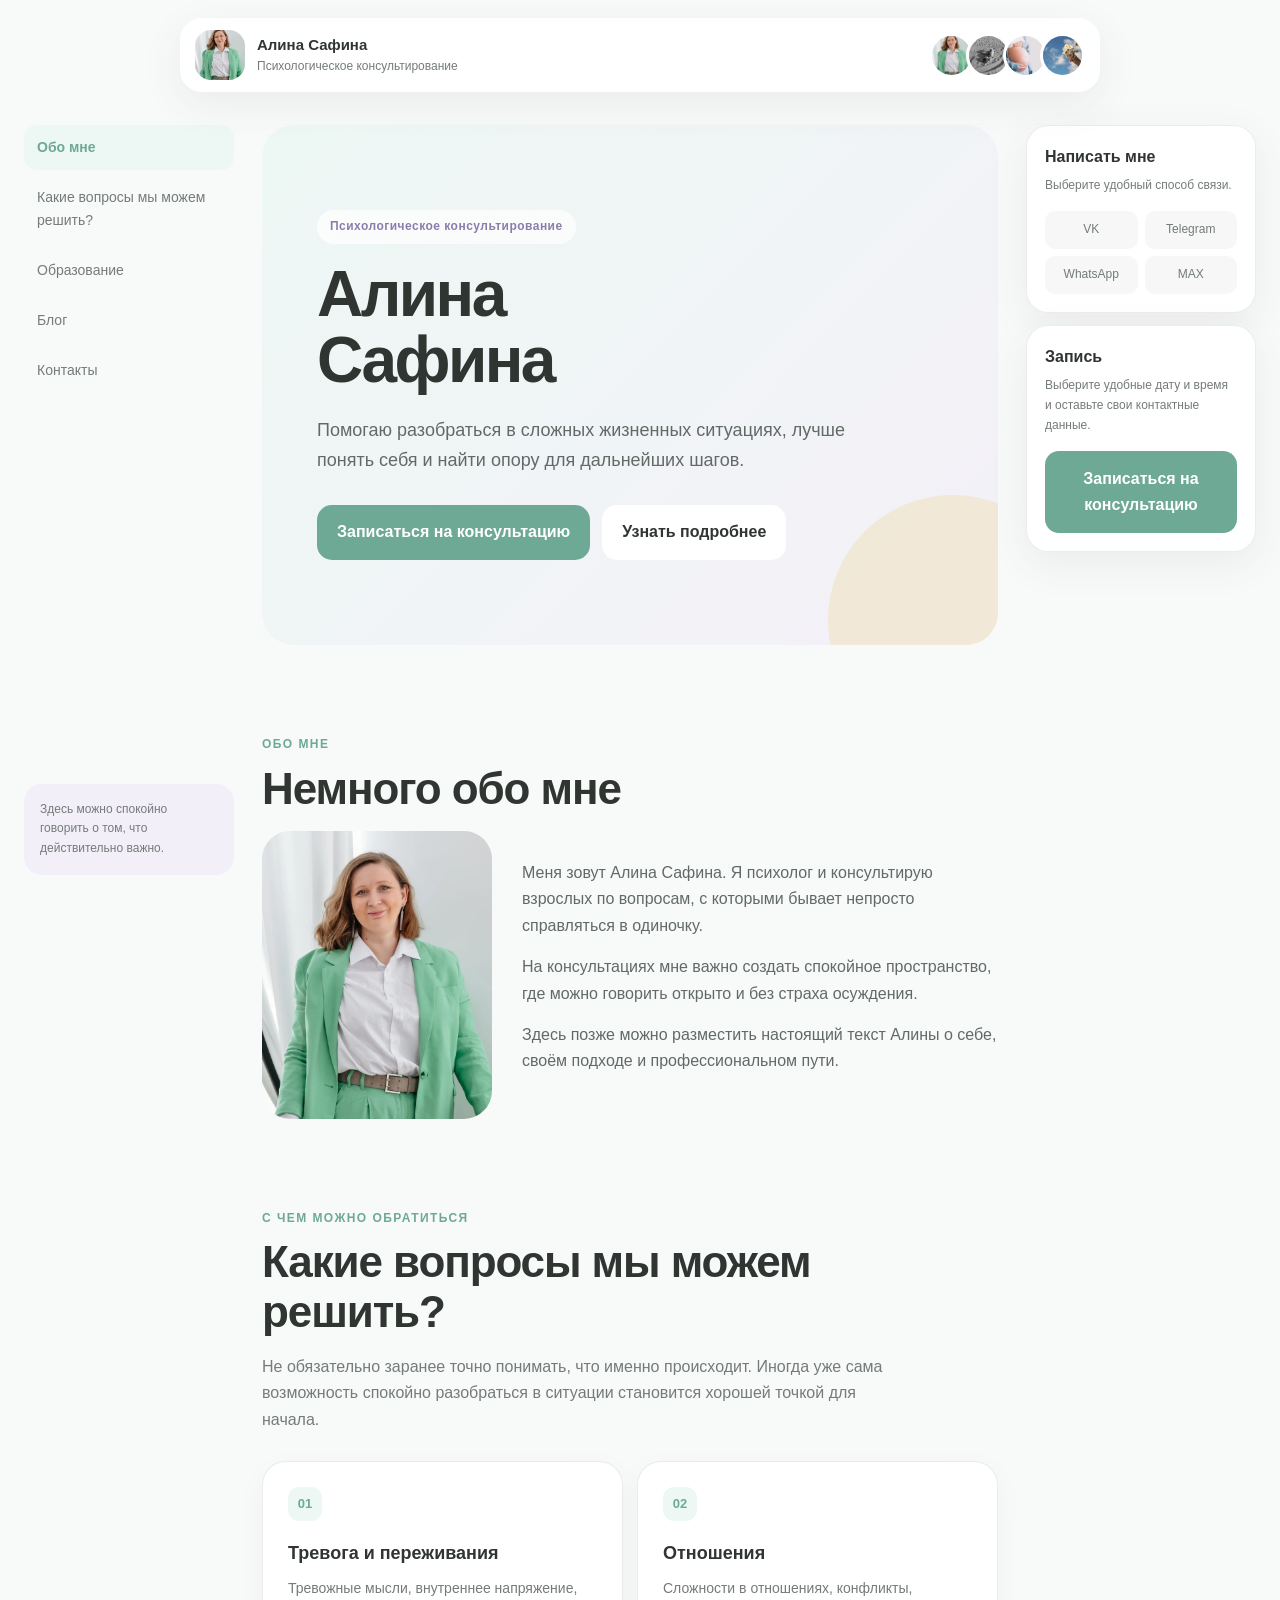
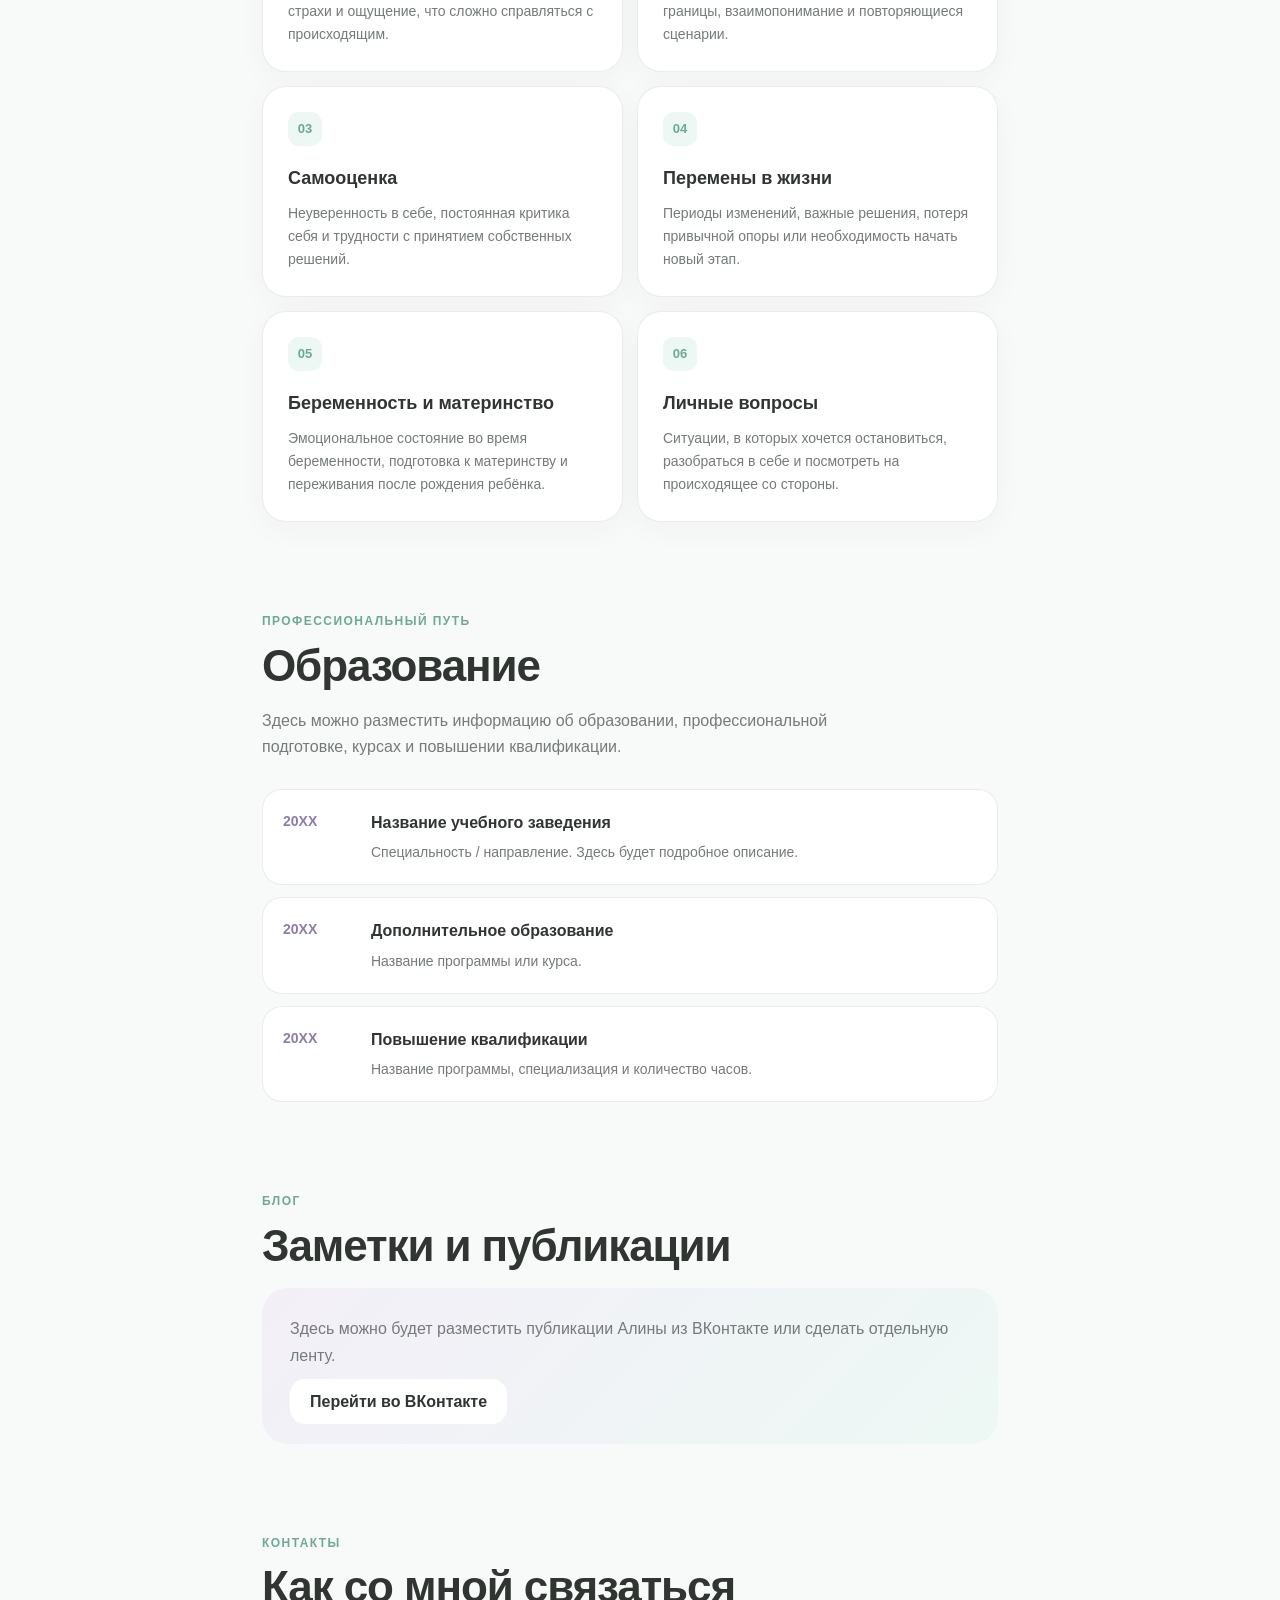
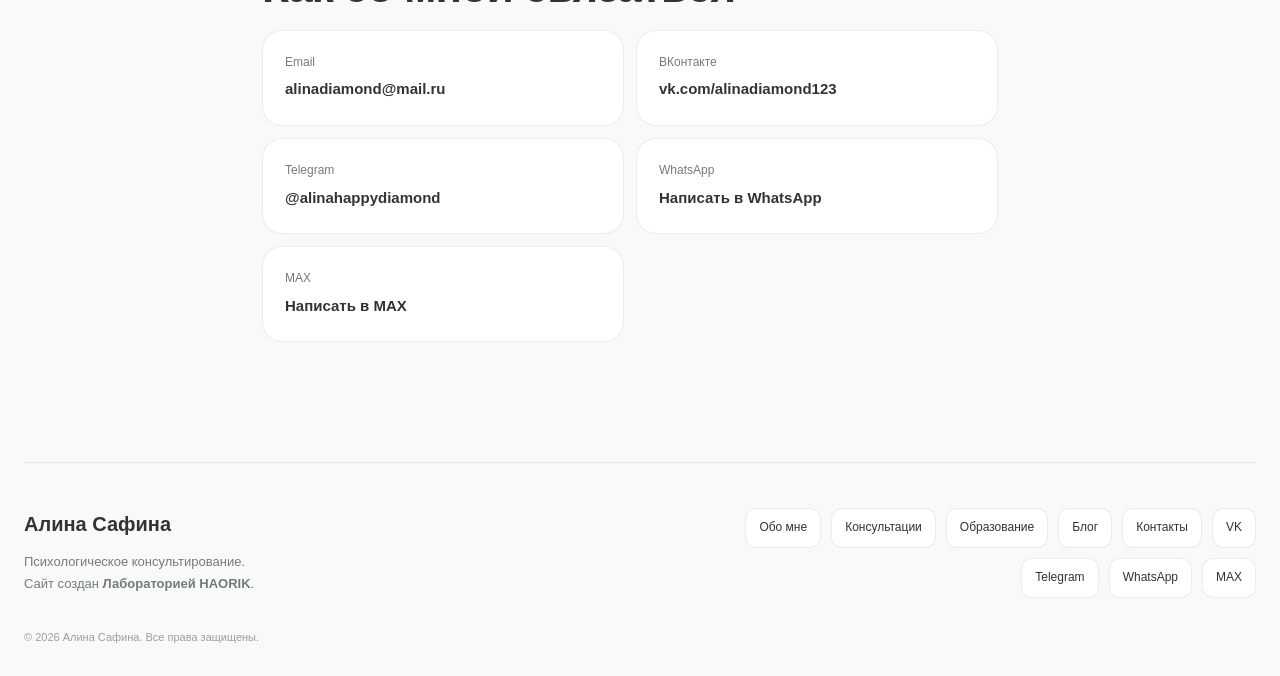
==== commit cd2f29dc: "Update image file extensions from .jpg to .jpeg" ====
--- a/index.html
+++ b/index.html
@@ -1588,7 +1588,7 @@
 
             <img
                 class="header-logo"
-                src="images/alina.jpg"
+                src="images/alina.jpeg"
                 alt="Алина Сафина"
             >
 
@@ -1613,28 +1613,28 @@
 
             <img
                 class="header-photo"
-                src="images/alina.jpg"
+                src="images/alina.jpeg"
                 alt="Алина Сафина"
             >
 
 
             <img
                 class="header-photo"
-                src="images/relax-1.jpg"
+                src="images/relax-1.jpeg"
                 alt=""
             >
 
 
             <img
                 class="header-photo"
-                src="images/relax-2.jpg"
+                src="images/relax-2.jpeg"
                 alt=""
             >
 
 
             <img
                 class="header-photo"
-                src="images/relax-3.jpg"
+                src="images/relax-3.jpeg"
                 alt=""
             >
 
@@ -1871,7 +1871,7 @@
 
                     <img
                         class="about-photo"
-                        src="images/alina-main.jpg"
+                        src="images/alina.jpeg"
                         alt="Алина Сафина"
                     >
 
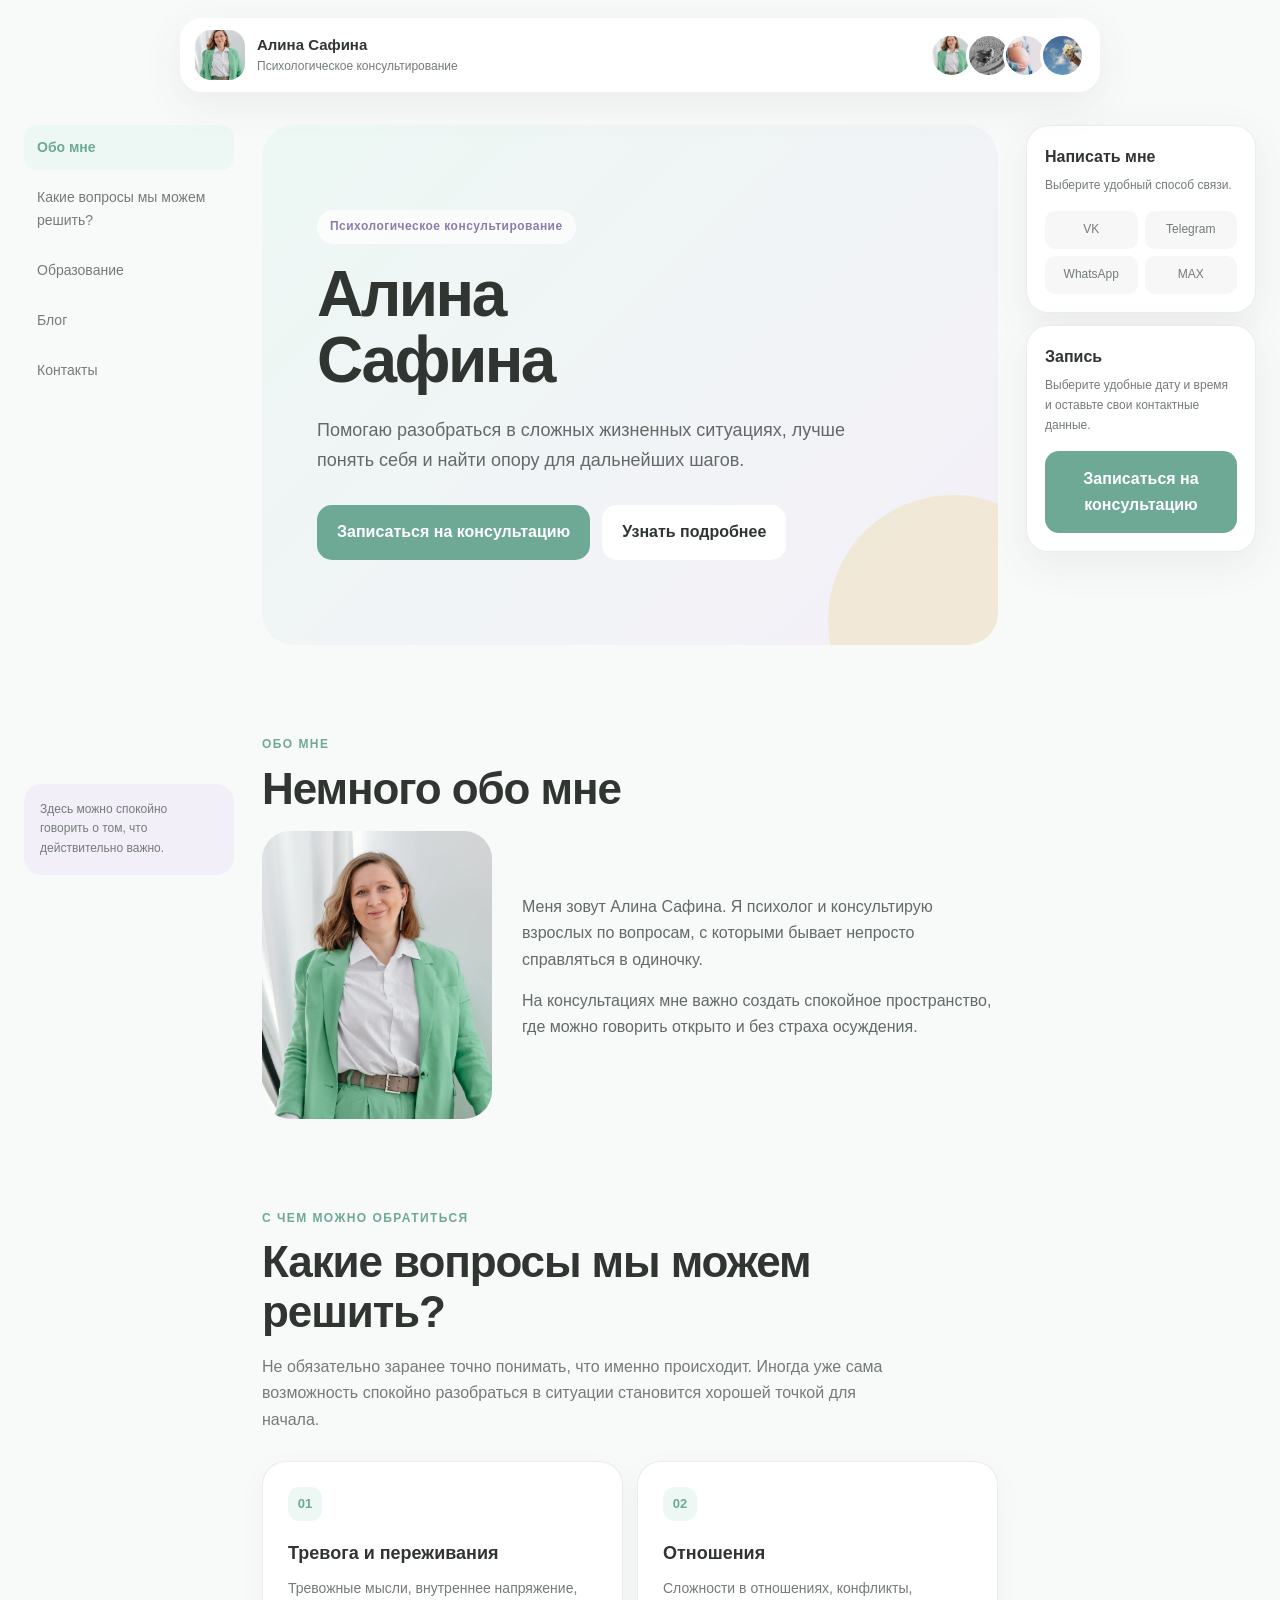
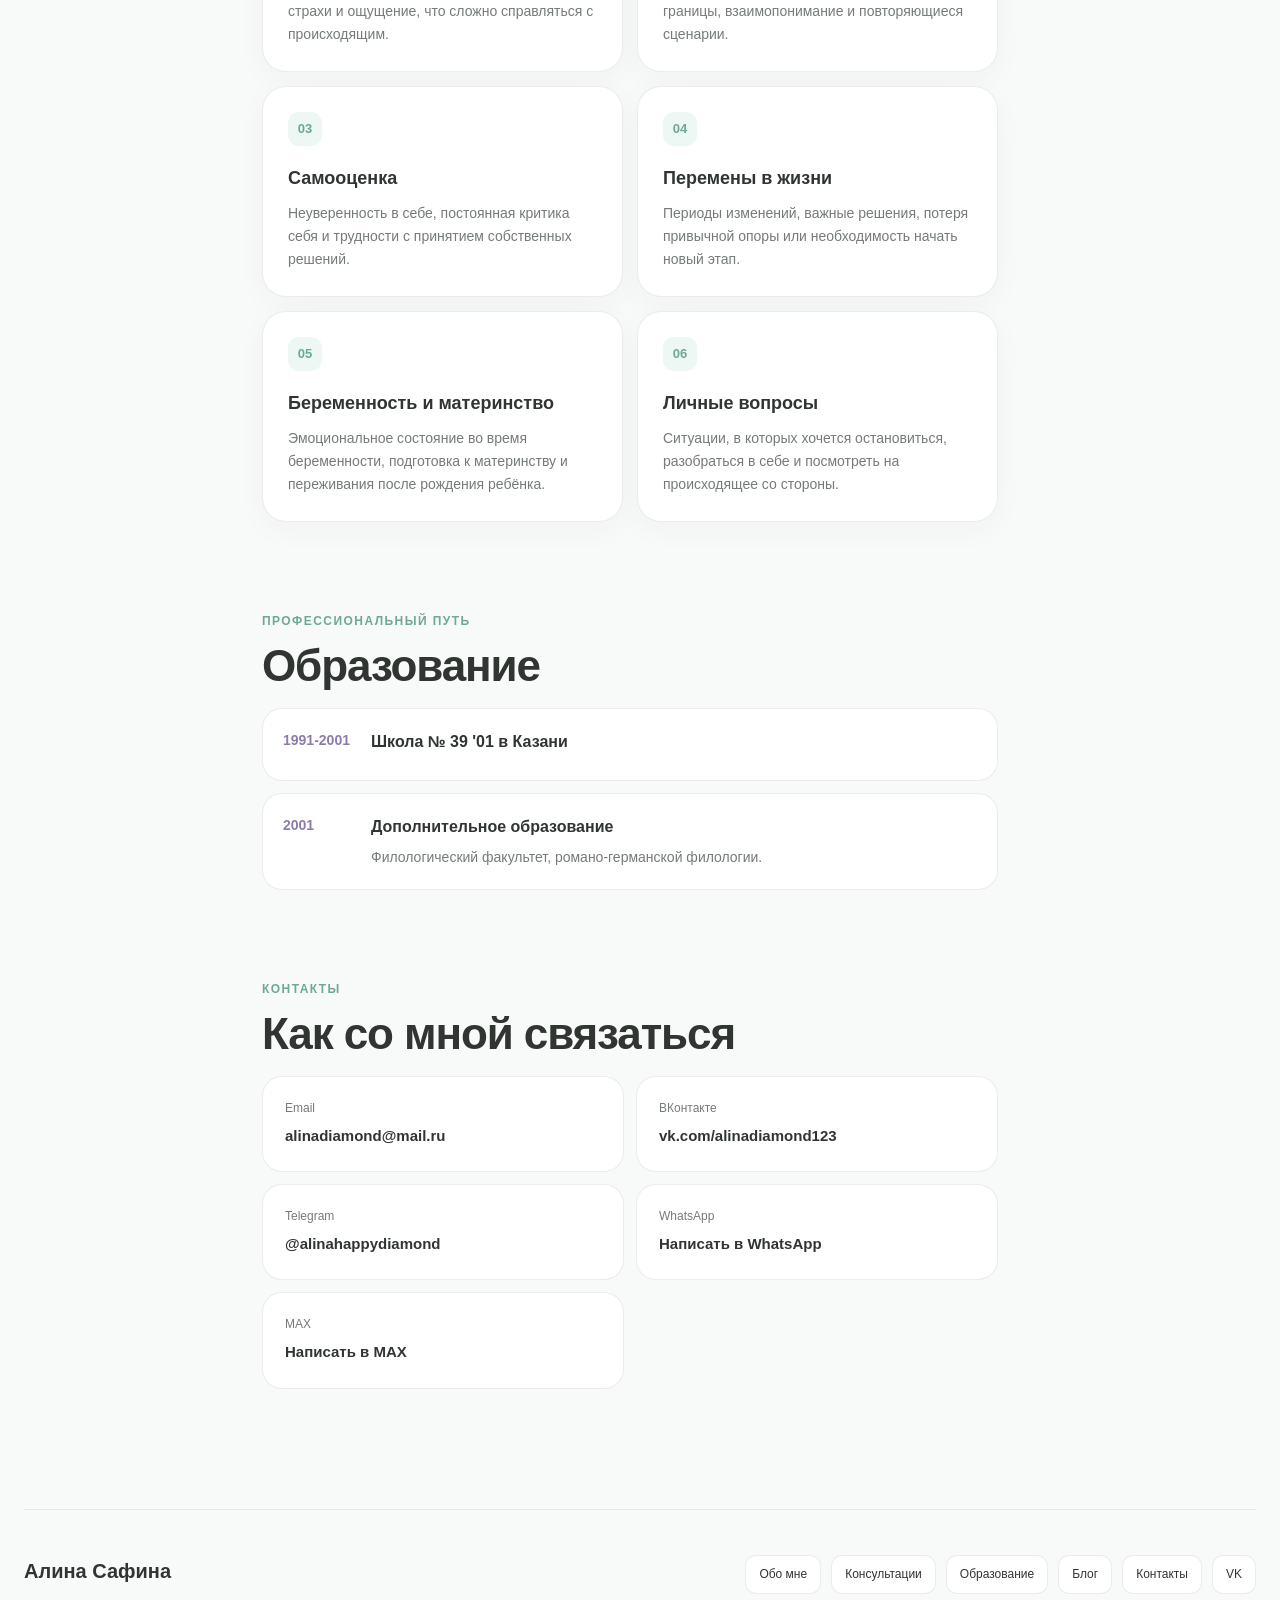
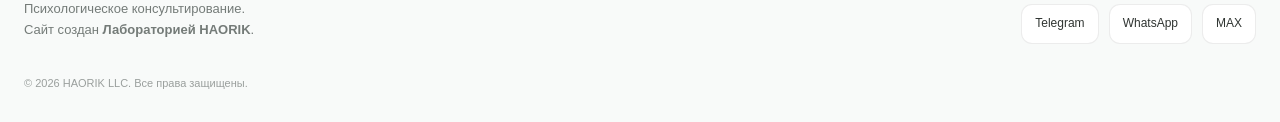
==== commit 694de34f: "Update index.html" ====
--- a/index.html
+++ b/index.html
@@ -1898,15 +1898,6 @@
 
                         </p>
 
-
-                        <p>
-
-                            Здесь позже можно разместить
-                            настоящий текст Алины о себе,
-                            своём подходе и профессиональном пути.
-
-                        </p>
-
                     </div>
 
                 </div>
@@ -2092,38 +2083,22 @@
                     Образование
                 </h2>
 
-
-                <p class="section-intro">
-
-                    Здесь можно разместить информацию
-                    об образовании, профессиональной подготовке,
-                    курсах и повышении квалификации.
-
-                </p>
-
-
                 <div class="education-list">
 
 
                     <div class="education-item">
 
                         <div class="education-year">
-                            20XX
+                            1991-2001
                         </div>
 
 
                         <div>
 
                             <h3>
-                                Название учебного заведения
+                                Школа № 39 '01 в Казани
                             </h3>
 
-
-                            <p>
-                                Специальность / направление.
-                                Здесь будет подробное описание.
-                            </p>
-
                         </div>
 
                     </div>
@@ -2132,7 +2107,7 @@
                     <div class="education-item">
 
                         <div class="education-year">
-                            20XX
+                            2001
                         </div>
 
 
@@ -2144,80 +2119,12 @@
 
 
                             <p>
-                                Название программы или курса.
+                                Филологический факультет, романо-германской филологии.
                             </p>
 
                         </div>
 
                     </div>
-
-
-                    <div class="education-item">
-
-                        <div class="education-year">
-                            20XX
-                        </div>
-
-
-                        <div>
-
-                            <h3>
-                                Повышение квалификации
-                            </h3>
-
-
-                            <p>
-                                Название программы,
-                                специализация и количество часов.
-                            </p>
-
-                        </div>
-
-                    </div>
-
-                </div>
-
-            </section>
-
-
-
-            <!-- =================================================
-                 BLOG
-            ================================================== -->
-
-            <section id="blog">
-
-
-                <div class="section-label">
-                    Блог
-                </div>
-
-
-                <h2>
-                    Заметки и публикации
-                </h2>
-
-
-                <div class="blog-card">
-
-
-                    <p>
-
-                        Здесь можно будет разместить
-                        публикации Алины из ВКонтакте
-                        или сделать отдельную ленту.
-
-                    </p>
-
-
-                    <a
-                        class="button button-secondary"
-                        href="https://vk.com/alinadiamond123"
-                        target="_blank"
-                        rel="noopener"
-                    >
-                        Перейти во ВКонтакте
-                    </a>
 
                 </div>
 
@@ -2561,7 +2468,7 @@
 
         <div class="copyright">
 
-            © 2026 Алина Сафина.
+            © 2026 HAORIK LLC.
             Все права защищены.
 
         </div>
